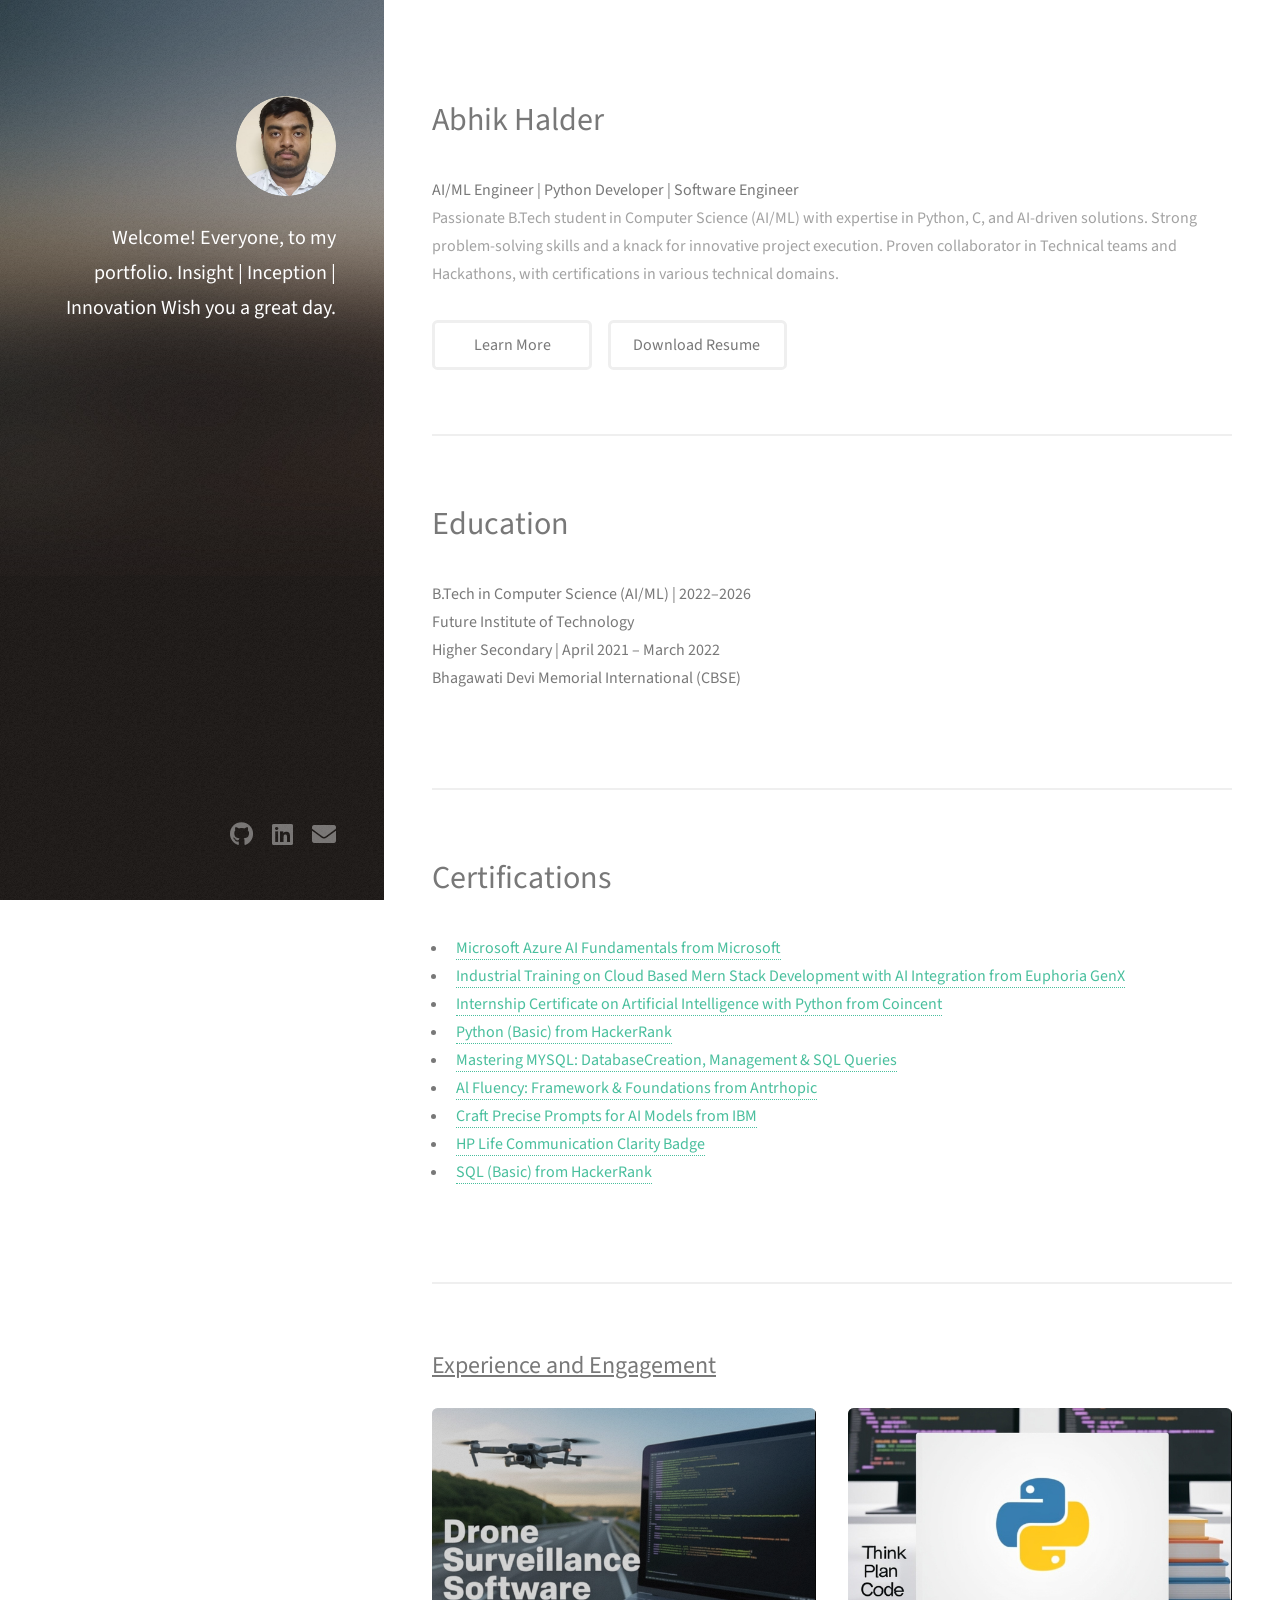
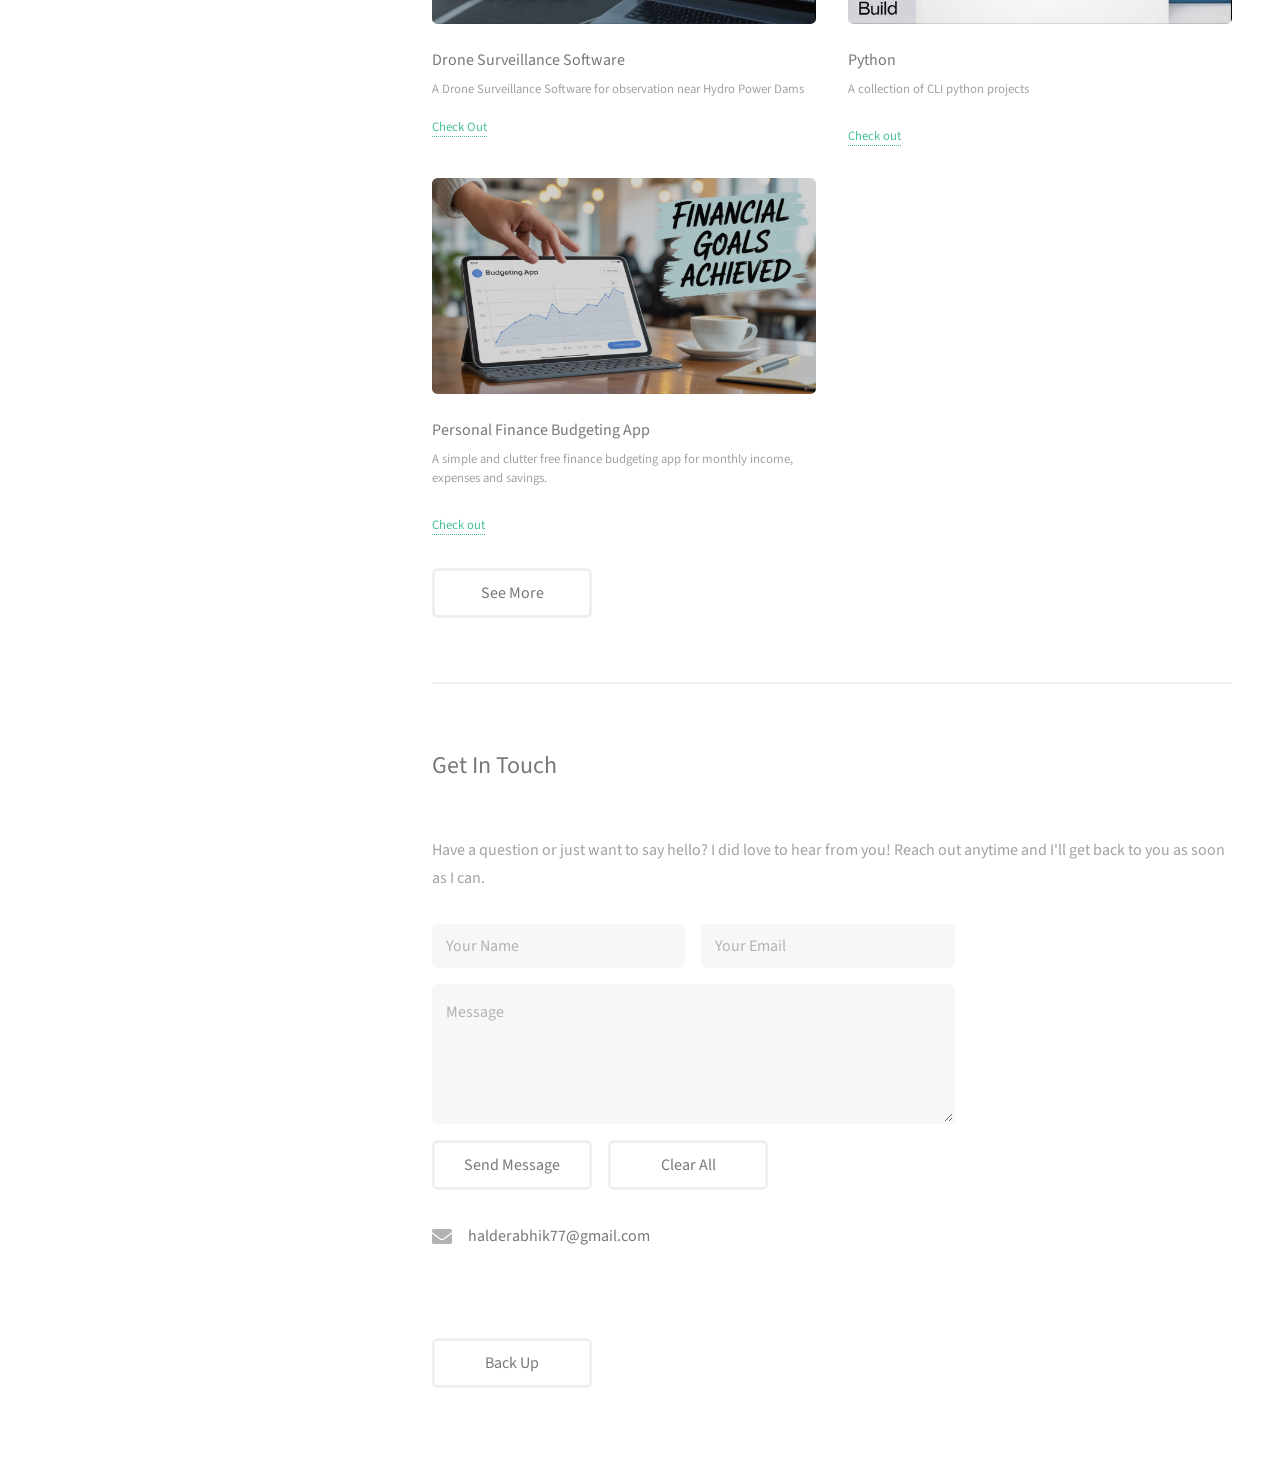
==== index.html @ da7c4783 "Update index.html" ====
<!DOCTYPE HTML>

<html>
	<head>
		<title>abyy05.in</title>
		<meta charset="utf-8" />
		<meta name="viewport" content="width=device-width, initial-scale=1, user-scalable=no" />
		<link rel="stylesheet" href="assets/css/main.css" />
	</head>
	<body class="is-preload">

		<!-- Header -->
			<header id="header">
				<div class="inner">
					<a href="https://www.linkedin.com/in/abhik-halder-1347852a8/" class="image avatar"><img src="images/myface.png" alt="" /></a>
					<h1><strong>Welcome! Everyone, to my portfolio. <br> Insight  | Inception  |  Innovation <br>
					Wish you a great day.<br></strong>
					</h1>
				</div>
			</header>

		<!-- Main -->
			<div id="main">

				<!-- One -->
					<section id="one">
						<header class="major">
							<h2>Abhik Halder</h2>
						</header>
						<p><b>AI/ML Engineer | Python Developer | Software Engineer</b><br>
						Passionate B.Tech student in Computer Science (AI/ML) with expertise in Python, C, and AI-driven solutions. Strong problem-solving skills and a knack for innovative project execution. Proven collaborator in Technical teams and Hackathons, with certifications in various technical domains.</p>
						<ul class="actions">
							<li><a href="https://www.linkedin.com/in/abhik-halder-1347852a8/" class="button">Learn More</a></li>
							<li><a href="https://drive.google.com/file/d/1QiD8IiRqMt9LRXHHOZMXnWHWTObZVmUZ/view?usp=sharing" class="button icon solid ">Download Resume</a></li>
						</ul>
					</section>

				<!--Four-->
				<section id="four">
						<header class="major">
							<h2>Education</h2>
						</header>
						<p><b>B.Tech in Computer Science (AI/ML) | 2022–2026 </br>
						 Future Institute of Technology
						</br>Higher Secondary | April 2021 – March 2022</br>
						Bhagawati Devi Memorial International (CBSE)</b></p>
						<ul class="actions">
						</ul>
					</section>
				
				<!--Four-->

				<section id="five">
						<header class="major">
							<h2>Certifications</h2>
						</header>
						<p>
						<ul>	
						<b><li><a href = "https://drive.google.com/file/d/11YPiwXnE_DT7p3sHIbgr8gGmAceK_GzH/view?usp=sharing">Microsoft Azure AI Fundamentals from Microsoft</a></li>
						<li><a href = "https://drive.google.com/file/d/13wBHBuka-SlMbum_jcncRzqbwKlCDODL/view?usp=sharing">Industrial Training on Cloud Based Mern Stack Development with AI Integration from Euphoria GenX </a></li>
						<li><a href = "https://drive.google.com/file/d/1-WLE4BtVqUFL7pDMUMwJqWzKzWDlMc92/view?usp=sharing">Internship Certificate on Artificial Intelligence with Python from Coincent </a><br></li>
					    <li><a href="https://www.hackerrank.com/certificates/iframe/4308f22ac1a1">Python (Basic) from HackerRank</a></li>
					    <li><a href="https://www.udemy.com/certificate/UC-994b42a2-aaec-4e57-af0e-565d895d9b86/">Mastering MYSQL: DatabaseCreation, Management & SQL Queries</a></li>
						<li><a href="https://verify.skilljar.com/c/yjnhbo9tf3as">Al Fluency: Framework & Foundations from Antrhopic</a></li>
						<li><a href="https://www.credly.com/badges/b4f1f6fa-2e88-4451-9c02-a6dca89f1d3a/public_url">Craft Precise Prompts for AI Models from IBM</a></li>
						<li><a href="https://www.life-global.org/en/badges/288988e3-4903-40bf-8a6e-d7a34ba1ef66">HP Life Communication Clarity Badge</a></li>
						 <li><a href="https://www.hackerrank.com/certificates/iframe/6dacec52f5b1">SQL (Basic) from HackerRank</a></li>
						
							
							
					    </ul>
					    </b>
					    
					    </p>
						<ul class="actions">
						</ul>
					</section>

				<!-- Two -->
					<section id="two">
						<h2><u><b>Experience and Engagement</b></u></h2>
						<div class="row">
							<article class="col-6 col-12-xsmall work-item">
								<a href="https://youtu.be/4yG_SWpVrkI" class="image fit thumb"><img src="images/thumbs/07.jpg" alt="" /></a>
								<h3 >Drone Surveillance Software</h3>
								<p>A Drone Surveillance Software for observation near Hydro Power Dams <br><br></p>
								<p><a href="https://github.com/abyy05/object_face_tracking">Check Out</a></p>
							
							</article>

							<article class="col-6 col-12-xsmall work-item">
								<div  class="image static-thumb fit"><img src="images/thumbs/08.jpg" alt="" /></div>
								<h3>Python</h3>
								<p>A collection of CLI python projects</p><br></p>
								<p><a href="https://github.com/abyy05/cool-python">Check out</a></p>
								
							</article>

							
							<article class="col-6 col-12-xsmall work-item">
								<a href="https://youtu.be/rve2420ouE0" class="image fit thumb"><img src="images/thumbs/09.jpg" alt="" /></a>
								<h3>Personal Finance Budgeting App</h3>
								<p>A simple and clutter free finance budgeting app for monthly income, expenses and savings.</p><br>
								<p><a href="https://github.com/abyy05/Budget_app">Check out</a></p>
							</article>
							<!--
							<article class="col-6 col-12-xsmall work-item">
								<a href="images/fulls/04.jpg" class="image fit thumb"><img src="images/thumbs/04.jpg" alt="" /></a>
								<h3>Quam neque phasellus</h3>
								<p>Lorem ipsum dolor sit amet nisl sed nullam feugiat.</p>
							</article>
							<article class="col-6 col-12-xsmall work-item">
								<a href="images/fulls/05.jpg" class="image fit thumb"><img src="images/thumbs/05.jpg" alt="" /></a>
								<h3>Python</h3>
								<p>Lorem ipsum dolor sit.<br>
								
							</article>
							<article class="col-6 col-12-xsmall work-item">
								<a href="images/fulls/06.jpg" class="image fit thumb"><img src="images/thumbs/06.jpg" alt="" /></a>
								<h3>Risus ornare lacinia</h3>
								<p>Lorem ipsum dolor sit amet nisl sed nullam feugiat.</p>
							</article>
							-->
						</div>
						<ul class="actions">
							<li><a href="https://github.com/abyy05" class="button">See More</a></li>
						</ul>
					</section>

				<!-- Three -->
					<section id="three">
						<h2>Get In Touch</h2>
						<p><br>
                        Have a question or just want to say hello? I did love to hear from you! 
                        Reach out anytime and I'll get back to you as soon as I can.</p>
						<div class="row">
							
							<div class="col-8 col-12-small">
								<ul class="labeled-icons">
									<form id="contact-form" action="https://formspree.io/f/xyzdepye">
										<div class="row gtr-uniform gtr-50">
											<div class="col-6 col-12-xsmall"><input type="text" name="name" id="name" placeholder="Your Name" required /></div>
											<div class="col-6 col-12-xsmall"><input type="email" name="email" id="email" placeholder="Your Email" required /></div>
											<div class="col-12"><textarea name="message" id="message" placeholder="Message" rows="4" required></textarea></div>
											<div class="actions"><input type="submit" id="submit-btn" value="Send Message"></div>
											<div class="actions"><input type="reset" value="Clear All"></div>
										</div>
									</form>
									<script>
										document.getElementById('contact-form').addEventListener('submit', function(e) {
											e.preventDefault();
											var form = this;
											var btn = document.getElementById('submit-btn');
											btn.value = 'Sending…';
											btn.disabled = true;
											fetch(form.action, {
												method: 'POST',
												body: new FormData(form),
												headers: { 'Accept': 'application/json' }
											})
											.then(function(response) {
												if (response.ok) {
													form.reset();
												}
											})
											.finally(function() {
												btn.value = 'Send Message';
												btn.disabled = false;
											});
										});
									</script>

									<li>
										<h3 class="icon solid fa-envelope"><span class="label">Email</span></h3>
										<p><b>halderabhik77@gmail.com</b></p>
										
									</li>
									<br><br>
									<div>
									<ul class="actions">
										<li><a href="#one" class="button">Back Up</a></li>
									</ul>
									</div>
								</ul>
							</div>
						</div>
					</section>



		<!-- Footer -->
			<footer id="footer">
				<div class="inner">
					<ul class="icons">
						<li><a href="https://github.com/abyy05" class="icon brands fa-github"><span class="label">Github</span></a></li>
						<li><a href="https://www.linkedin.com/in/abhik-halder-1347852a8/" class="icon brands fa-linkedin"><span class="label">Linkdin</span></a></li>
						<li><a href="#three" class="icon solid fa-envelope"><span class="label">Email</span></a></li>
					</ul>

				</div>
			</footer>

		<!-- Scripts -->
			<script src="assets/js/jquery.min.js"></script>
			<script src="assets/js/jquery.poptrox.min.js"></script>
			<script src="assets/js/browser.min.js"></script>
			<script src="assets/js/breakpoints.min.js"></script>
			<script src="assets/js/util.js"></script>
			<script src="assets/js/main.js"></script>

	</body>
</html>
---- assets/css/main.css ----
@import url("fontawesome-all.min.css");
@import url("https://fonts.googleapis.com/css?family=Source+Sans+Pro:400,400italic");

/*
	Strata by HTML5 UP
	html5up.net | @ajlkn
	Free for personal and commercial use under the CCA 3.0 license (html5up.net/license)
*/

html, body, div, span, applet, object,
iframe, h1, h2, h3, h4, h5, h6, p, blockquote,
pre, a, abbr, acronym, address, big, cite,
code, del, dfn, em, img, ins, kbd, q, s, samp,
small, strike, strong, sub, sup, tt, var, b,
u, i, center, dl, dt, dd, ol, ul, li, fieldset,
form, label, legend, table, caption, tbody,
tfoot, thead, tr, th, td, article, aside,
canvas, details, embed, figure, figcaption,
footer, header, hgroup, menu, nav, output, ruby,
section, summary, time, mark, audio, video {
	margin: 0;
	padding: 0;
	border: 0;
	font-size: 100%;
	font: inherit;
	vertical-align: baseline;}

article, aside, details, figcaption, figure,
footer, header, hgroup, menu, nav, section {
	display: block;}

body {
	line-height: 1;
}

ol, ul {
	list-style: none;
}

blockquote, q {
	quotes: none;
}

	blockquote:before, blockquote:after, q:before, q:after {
		content: '';
		content: none;
	}

table {
	border-collapse: collapse;
	border-spacing: 0;
}

body {
	-webkit-text-size-adjust: none;
}

mark {
	background-color: transparent;
	color: inherit;
}

input::-moz-focus-inner {
	border: 0;
	padding: 0;
}

input, select, textarea {
	-moz-appearance: none;
	-webkit-appearance: none;
	-ms-appearance: none;
	appearance: none;
}

/* Basic */

	html {
		box-sizing: border-box;
	}

	*, *:before, *:after {
		box-sizing: inherit;
	}

	body {
		background: #fff;
	}

		body.is-preload *, body.is-preload *:before, body.is-preload *:after {
			-moz-animation: none !important;
			-webkit-animation: none !important;
			-ms-animation: none !important;
			animation: none !important;
			-moz-transition: none !important;
			-webkit-transition: none !important;
			-ms-transition: none !important;
			transition: none !important;
		}

	body, input, select, textarea {
		color: #a2a2a2;
		font-family: "Source Sans Pro", Helvetica, sans-serif;
		font-size: 16pt;
		font-weight: 400;
		line-height: 1.75em;
	}

	a {
		-moz-transition: color 0.2s ease-in-out, border-color 0.2s ease-in-out;
		-webkit-transition: color 0.2s ease-in-out, border-color 0.2s ease-in-out;
		-ms-transition: color 0.2s ease-in-out, border-color 0.2s ease-in-out;
		transition: color 0.2s ease-in-out, border-color 0.2s ease-in-out;
		border-bottom: dotted 1px;
		color: #49bf9d;
		text-decoration: none;
	}

		a:hover {
			border-bottom-color: transparent;
			color: #49bf9d !important;
			text-decoration: none;
		}

	strong, b {
		color: #787878;
		font-weight: 400;
	}

	em, i {
		font-style: italic;
	}

	p {
		margin: 0 0 2em 0;
	}

	h1, h2, h3, h4, h5, h6 {
		color: #787878;
		font-weight: 400;
		line-height: 1em;
		margin: 0 0 1em 0;
	}

		h1 a, h2 a, h3 a, h4 a, h5 a, h6 a {
			color: inherit;
			text-decoration: none;
		}

	h1 {
		font-size: 2em;
		line-height: 1.5em;
	}

	h2 {
		font-size: 1.5em;
		line-height: 1.5em;
	}

	h3 {
		font-size: 1.25em;
		line-height: 1.5em;
	}

	h4 {
		font-size: 1.1em;
		line-height: 1.5em;
	}

	h5 {
		font-size: 0.9em;
		line-height: 1.5em;
	}

	h6 {
		font-size: 0.7em;
		line-height: 1.5em;
	}

	sub {
		font-size: 0.8em;
		position: relative;
		top: 0.5em;
	}

	sup {
		font-size: 0.8em;
		position: relative;
		top: -0.5em;
	}

	hr {
		border: 0;
		border-bottom: solid 2px #efefef;
		margin: 2em 0;
	}

		hr.major {
			margin: 3em 0;
		}

	blockquote {
		border-left: solid 6px #efefef;
		font-style: italic;
		margin: 0 0 2em 0;
		padding: 0.5em 0 0.5em 1.5em;
	}

	code {
		background: #f7f7f7;
		border-radius: 0.35em;
		border: solid 2px #efefef;
		font-family: "Courier New", monospace;
		font-size: 0.9em;
		margin: 0 0.25em;
		padding: 0.25em 0.65em;
	}

	pre {
		-webkit-overflow-scrolling: touch;
		font-family: "Courier New", monospace;
		font-size: 0.9em;
		margin: 0 0 2em 0;
	}

		pre code {
			display: block;
			line-height: 1.75em;
			padding: 1em 1.5em;
			overflow-x: auto;
		}

	.align-left {
		text-align: left;
	}

	.align-center {
		text-align: center;
	}

	.align-right {
		text-align: right;
	}

/* Container */

	.container {
		margin: 0 auto;
		max-width: calc(100% - 4em);
		width: 100%;
	}

		.container.xsmall {
			width: 25%;
		}

		.container.small {
			width: 50%;
		}

		.container.medium {
			width: 75%;
		}

		.container.large {
			width: 125%;
		}

		.container.xlarge {
			width: 150%;
		}

		.container.max {
			width: 100%;
		}

		@media screen and (max-width: 980px) {

			.container {
				width: 100% !important;
				max-width: 100% !important;
			}

		}

		@media screen and (max-width: 480px) {

			.container {
				max-width: calc(100% - 3em);
			}

		}

/* Row */

	.row {
		display: flex;
		flex-wrap: wrap;
		box-sizing: border-box;
		align-items: stretch;
	}

		.row > * {
			box-sizing: border-box;
		}

		.row.gtr-uniform > * > :last-child {
			margin-bottom: 0;
		}

		.row.aln-left {
			justify-content: flex-start;
		}

		.row.aln-center {
			justify-content: center;
		}

		.row.aln-right {
			justify-content: flex-end;
		}

		.row.aln-top {
			align-items: flex-start;
		}

		.row.aln-middle {
			align-items: center;
		}

		.row.aln-bottom {
			align-items: flex-end;
		}

		.row > .imp {
			order: -1;
		}

		.row > .col-1 {
			width: 8.33333%;
		}

		.row > .off-1 {
			margin-left: 8.33333%;
		}

		.row > .col-2 {
			width: 16.66667%;
		}

		.row > .off-2 {
			margin-left: 16.66667%;
		}

		.row > .col-3 {
			width: 25%;
		}

		.row > .off-3 {
			margin-left: 25%;
		}

		.row > .col-4 {
			width: 33.33333%;
		}

		.row > .off-4 {
			margin-left: 33.33333%;
		}

		.row > .col-5 {
			width: 41.66667%;
		}

		.row > .off-5 {
			margin-left: 41.66667%;
		}

		.row > .col-6 {
			width: 50%;
		}

		.row > .off-6 {
			margin-left: 50%;
		}

		.row > .col-7 {
			width: 58.33333%;
		}

		.row > .off-7 {
			margin-left: 58.33333%;
		}

		.row > .col-8 {
			width: 66.66667%;
		}

		.row > .off-8 {
			margin-left: 66.66667%;
		}

		.row > .col-9 {
			width: 75%;
		}

		.row > .off-9 {
			margin-left: 75%;
		}

		.row > .col-10 {
			width: 83.33333%;
		}

		.row > .off-10 {
			margin-left: 83.33333%;
		}

		.row > .col-11 {
			width: 91.66667%;
		}

		.row > .off-11 {
			margin-left: 91.66667%;
		}

		.row > .col-12 {
			width: 100%;
		}

		.row > .off-12 {
			margin-left: 100%;
		}

		.row.gtr-0 {
			margin-top: 0;
			margin-left: 0em;
		}

			.row.gtr-0 > * {
				padding: 0 0 0 0em;
			}

			.row.gtr-0.gtr-uniform {
				margin-top: 0em;
			}

				.row.gtr-0.gtr-uniform > * {
					padding-top: 0em;
				}

		.row.gtr-25 {
			margin-top: 0;
			margin-left: -0.625em;
		}

			.row.gtr-25 > * {
				padding: 0 0 0 0.625em;
			}

			.row.gtr-25.gtr-uniform {
				margin-top: -0.625em;
			}

				.row.gtr-25.gtr-uniform > * {
					padding-top: 0.625em;
				}

		.row.gtr-50 {
			margin-top: 0;
			margin-left: -1.25em;
		}

			.row.gtr-50 > * {
				padding: 0 0 0 1.25em;
			}

			.row.gtr-50.gtr-uniform {
				margin-top: -1.25em;
			}

				.row.gtr-50.gtr-uniform > * {
					padding-top: 1.25em;
				}

		.row {
			margin-top: 0;
			margin-left: -2.5em;
		}

			.row > * {
				padding: 0 0 0 2.5em;
			}

			.row.gtr-uniform {
				margin-top: -2.5em;
			}

				.row.gtr-uniform > * {
					padding-top: 2.5em;
				}

		.row.gtr-150 {
			margin-top: 0;
			margin-left: -3.75em;
		}

			.row.gtr-150 > * {
				padding: 0 0 0 3.75em;
			}

			.row.gtr-150.gtr-uniform {
				margin-top: -3.75em;
			}

				.row.gtr-150.gtr-uniform > * {
					padding-top: 3.75em;
				}

		.row.gtr-200 {
			margin-top: 0;
			margin-left: -5em;
		}

			.row.gtr-200 > * {
				padding: 0 0 0 5em;
			}

			.row.gtr-200.gtr-uniform {
				margin-top: -5em;
			}

				.row.gtr-200.gtr-uniform > * {
					padding-top: 5em;
				}

		@media screen and (max-width: 1800px) {

			.row {
				display: flex;
				flex-wrap: wrap;
				box-sizing: border-box;
				align-items: stretch;
			}

				.row > * {
					box-sizing: border-box;
				}

				.row.gtr-uniform > * > :last-child {
					margin-bottom: 0;
				}

				.row.aln-left {
					justify-content: flex-start;
				}

				.row.aln-center {
					justify-content: center;
				}

				.row.aln-right {
					justify-content: flex-end;
				}

				.row.aln-top {
					align-items: flex-start;
				}

				.row.aln-middle {
					align-items: center;
				}

				.row.aln-bottom {
					align-items: flex-end;
				}

				.row > .imp-xlarge {
					order: -1;
				}

				.row > .col-1-xlarge {
					width: 8.33333%;
				}

				.row > .off-1-xlarge {
					margin-left: 8.33333%;
				}

				.row > .col-2-xlarge {
					width: 16.66667%;
				}

				.row > .off-2-xlarge {
					margin-left: 16.66667%;
				}

				.row > .col-3-xlarge {
					width: 25%;
				}

				.row > .off-3-xlarge {
					margin-left: 25%;
				}

				.row > .col-4-xlarge {
					width: 33.33333%;
				}

				.row > .off-4-xlarge {
					margin-left: 33.33333%;
				}

				.row > .col-5-xlarge {
					width: 41.66667%;
				}

				.row > .off-5-xlarge {
					margin-left: 41.66667%;
				}

				.row > .col-6-xlarge {
					width: 50%;
				}

				.row > .off-6-xlarge {
					margin-left: 50%;
				}

				.row > .col-7-xlarge {
					width: 58.33333%;
				}

				.row > .off-7-xlarge {
					margin-left: 58.33333%;
				}

				.row > .col-8-xlarge {
					width: 66.66667%;
				}

				.row > .off-8-xlarge {
					margin-left: 66.66667%;
				}

				.row > .col-9-xlarge {
					width: 75%;
				}

				.row > .off-9-xlarge {
					margin-left: 75%;
				}

				.row > .col-10-xlarge {
					width: 83.33333%;
				}

				.row > .off-10-xlarge {
					margin-left: 83.33333%;
				}

				.row > .col-11-xlarge {
					width: 91.66667%;
				}

				.row > .off-11-xlarge {
					margin-left: 91.66667%;
				}

				.row > .col-12-xlarge {
					width: 100%;
				}

				.row > .off-12-xlarge {
					margin-left: 100%;
				}

				.row.gtr-0 {
					margin-top: 0;
					margin-left: 0em;
				}

					.row.gtr-0 > * {
						padding: 0 0 0 0em;
					}

					.row.gtr-0.gtr-uniform {
						margin-top: 0em;
					}

						.row.gtr-0.gtr-uniform > * {
							padding-top: 0em;
						}

				.row.gtr-25 {
					margin-top: 0;
					margin-left: -0.625em;
				}

					.row.gtr-25 > * {
						padding: 0 0 0 0.625em;
					}

					.row.gtr-25.gtr-uniform {
						margin-top: -0.625em;
					}

						.row.gtr-25.gtr-uniform > * {
							padding-top: 0.625em;
						}

				.row.gtr-50 {
					margin-top: 0;
					margin-left: -1.25em;
				}

					.row.gtr-50 > * {
						padding: 0 0 0 1.25em;
					}

					.row.gtr-50.gtr-uniform {
						margin-top: -1.25em;
					}

						.row.gtr-50.gtr-uniform > * {
							padding-top: 1.25em;
						}

				.row {
					margin-top: 0;
					margin-left: -2.5em;
				}

					.row > * {
						padding: 0 0 0 2.5em;
					}

					.row.gtr-uniform {
						margin-top: -2.5em;
					}

						.row.gtr-uniform > * {
							padding-top: 2.5em;
						}

				.row.gtr-150 {
					margin-top: 0;
					margin-left: -3.75em;
				}

					.row.gtr-150 > * {
						padding: 0 0 0 3.75em;
					}

					.row.gtr-150.gtr-uniform {
						margin-top: -3.75em;
					}

						.row.gtr-150.gtr-uniform > * {
							padding-top: 3.75em;
						}

				.row.gtr-200 {
					margin-top: 0;
					margin-left: -5em;
				}

					.row.gtr-200 > * {
						padding: 0 0 0 5em;
					}

					.row.gtr-200.gtr-uniform {
						margin-top: -5em;
					}

						.row.gtr-200.gtr-uniform > * {
							padding-top: 5em;
						}

		}

		@media screen and (max-width: 1280px) {

			.row {
				display: flex;
				flex-wrap: wrap;
				box-sizing: border-box;
				align-items: stretch;
			}

				.row > * {
					box-sizing: border-box;
				}

				.row.gtr-uniform > * > :last-child {
					margin-bottom: 0;
				}

				.row.aln-left {
					justify-content: flex-start;
				}

				.row.aln-center {
					justify-content: center;
				}

				.row.aln-right {
					justify-content: flex-end;
				}

				.row.aln-top {
					align-items: flex-start;
				}

				.row.aln-middle {
					align-items: center;
				}

				.row.aln-bottom {
					align-items: flex-end;
				}

				.row > .imp-large {
					order: -1;
				}

				.row > .col-1-large {
					width: 8.33333%;
				}

				.row > .off-1-large {
					margin-left: 8.33333%;
				}

				.row > .col-2-large {
					width: 16.66667%;
				}

				.row > .off-2-large {
					margin-left: 16.66667%;
				}

				.row > .col-3-large {
					width: 25%;
				}

				.row > .off-3-large {
					margin-left: 25%;
				}

				.row > .col-4-large {
					width: 33.33333%;
				}

				.row > .off-4-large {
					margin-left: 33.33333%;
				}

				.row > .col-5-large {
					width: 41.66667%;
				}

				.row > .off-5-large {
					margin-left: 41.66667%;
				}

				.row > .col-6-large {
					width: 50%;
				}

				.row > .off-6-large {
					margin-left: 50%;
				}

				.row > .col-7-large {
					width: 58.33333%;
				}

				.row > .off-7-large {
					margin-left: 58.33333%;
				}

				.row > .col-8-large {
					width: 66.66667%;
				}

				.row > .off-8-large {
					margin-left: 66.66667%;
				}

				.row > .col-9-large {
					width: 75%;
				}

				.row > .off-9-large {
					margin-left: 75%;
				}

				.row > .col-10-large {
					width: 83.33333%;
				}

				.row > .off-10-large {
					margin-left: 83.33333%;
				}

				.row > .col-11-large {
					width: 91.66667%;
				}

				.row > .off-11-large {
					margin-left: 91.66667%;
				}

				.row > .col-12-large {
					width: 100%;
				}

				.row > .off-12-large {
					margin-left: 100%;
				}

				.row.gtr-0 {
					margin-top: 0;
					margin-left: 0em;
				}

					.row.gtr-0 > * {
						padding: 0 0 0 0em;
					}

					.row.gtr-0.gtr-uniform {
						margin-top: 0em;
					}

						.row.gtr-0.gtr-uniform > * {
							padding-top: 0em;
						}

				.row.gtr-25 {
					margin-top: 0;
					margin-left: -0.5em;
				}

					.row.gtr-25 > * {
						padding: 0 0 0 0.5em;
					}

					.row.gtr-25.gtr-uniform {
						margin-top: -0.5em;
					}

						.row.gtr-25.gtr-uniform > * {
							padding-top: 0.5em;
						}

				.row.gtr-50 {
					margin-top: 0;
					margin-left: -1em;
				}

					.row.gtr-50 > * {
						padding: 0 0 0 1em;
					}

					.row.gtr-50.gtr-uniform {
						margin-top: -1em;
					}

						.row.gtr-50.gtr-uniform > * {
							padding-top: 1em;
						}

				.row {
					margin-top: 0;
					margin-left: -2em;
				}

					.row > * {
						padding: 0 0 0 2em;
					}

					.row.gtr-uniform {
						margin-top: -2em;
					}

						.row.gtr-uniform > * {
							padding-top: 2em;
						}

				.row.gtr-150 {
					margin-top: 0;
					margin-left: -3em;
				}

					.row.gtr-150 > * {
						padding: 0 0 0 3em;
					}

					.row.gtr-150.gtr-uniform {
						margin-top: -3em;
					}

						.row.gtr-150.gtr-uniform > * {
							padding-top: 3em;
						}

				.row.gtr-200 {
					margin-top: 0;
					margin-left: -4em;
				}

					.row.gtr-200 > * {
						padding: 0 0 0 4em;
					}

					.row.gtr-200.gtr-uniform {
						margin-top: -4em;
					}

						.row.gtr-200.gtr-uniform > * {
							padding-top: 4em;
						}

		}

		@media screen and (max-width: 980px) {

			.row {
				display: flex;
				flex-wrap: wrap;
				box-sizing: border-box;
				align-items: stretch;
			}

				.row > * {
					box-sizing: border-box;
				}

				.row.gtr-uniform > * > :last-child {
					margin-bottom: 0;
				}

				.row.aln-left {
					justify-content: flex-start;
				}

				.row.aln-center {
					justify-content: center;
				}

				.row.aln-right {
					justify-content: flex-end;
				}

				.row.aln-top {
					align-items: flex-start;
				}

				.row.aln-middle {
					align-items: center;
				}

				.row.aln-bottom {
					align-items: flex-end;
				}

				.row > .imp-medium {
					order: -1;
				}

				.row > .col-1-medium {
					width: 8.33333%;
				}

				.row > .off-1-medium {
					margin-left: 8.33333%;
				}

				.row > .col-2-medium {
					width: 16.66667%;
				}

				.row > .off-2-medium {
					margin-left: 16.66667%;
				}

				.row > .col-3-medium {
					width: 25%;
				}

				.row > .off-3-medium {
					margin-left: 25%;
				}

				.row > .col-4-medium {
					width: 33.33333%;
				}

				.row > .off-4-medium {
					margin-left: 33.33333%;
				}

				.row > .col-5-medium {
					width: 41.66667%;
				}

				.row > .off-5-medium {
					margin-left: 41.66667%;
				}

				.row > .col-6-medium {
					width: 50%;
				}

				.row > .off-6-medium {
					margin-left: 50%;
				}

				.row > .col-7-medium {
					width: 58.33333%;
				}

				.row > .off-7-medium {
					margin-left: 58.33333%;
				}

				.row > .col-8-medium {
					width: 66.66667%;
				}

				.row > .off-8-medium {
					margin-left: 66.66667%;
				}

				.row > .col-9-medium {
					width: 75%;
				}

				.row > .off-9-medium {
					margin-left: 75%;
				}

				.row > .col-10-medium {
					width: 83.33333%;
				}

				.row > .off-10-medium {
					margin-left: 83.33333%;
				}

				.row > .col-11-medium {
					width: 91.66667%;
				}

				.row > .off-11-medium {
					margin-left: 91.66667%;
				}

				.row > .col-12-medium {
					width: 100%;
				}

				.row > .off-12-medium {
					margin-left: 100%;
				}

				.row.gtr-0 {
					margin-top: 0;
					margin-left: 0em;
				}

					.row.gtr-0 > * {
						padding: 0 0 0 0em;
					}

					.row.gtr-0.gtr-uniform {
						margin-top: 0em;
					}

						.row.gtr-0.gtr-uniform > * {
							padding-top: 0em;
						}

				.row.gtr-25 {
					margin-top: 0;
					margin-left: -0.5em;
				}

					.row.gtr-25 > * {
						padding: 0 0 0 0.5em;
					}

					.row.gtr-25.gtr-uniform {
						margin-top: -0.5em;
					}

						.row.gtr-25.gtr-uniform > * {
							padding-top: 0.5em;
						}

				.row.gtr-50 {
					margin-top: 0;
					margin-left: -1em;
				}

					.row.gtr-50 > * {
						padding: 0 0 0 1em;
					}

					.row.gtr-50.gtr-uniform {
						margin-top: -1em;
					}

						.row.gtr-50.gtr-uniform > * {
							padding-top: 1em;
						}

				.row {
					margin-top: 0;
					margin-left: -2em;
				}

					.row > * {
						padding: 0 0 0 2em;
					}

					.row.gtr-uniform {
						margin-top: -2em;
					}

						.row.gtr-uniform > * {
							padding-top: 2em;
						}

				.row.gtr-150 {
					margin-top: 0;
					margin-left: -3em;
				}

					.row.gtr-150 > * {
						padding: 0 0 0 3em;
					}

					.row.gtr-150.gtr-uniform {
						margin-top: -3em;
					}

						.row.gtr-150.gtr-uniform > * {
							padding-top: 3em;
						}

				.row.gtr-200 {
					margin-top: 0;
					margin-left: -4em;
				}

					.row.gtr-200 > * {
						padding: 0 0 0 4em;
					}

					.row.gtr-200.gtr-uniform {
						margin-top: -4em;
					}

						.row.gtr-200.gtr-uniform > * {
							padding-top: 4em;
						}

		}

		@media screen and (max-width: 736px) {

			.row {
				display: flex;
				flex-wrap: wrap;
				box-sizing: border-box;
				align-items: stretch;
			}

				.row > * {
					box-sizing: border-box;
				}

				.row.gtr-uniform > * > :last-child {
					margin-bottom: 0;
				}

				.row.aln-left {
					justify-content: flex-start;
				}

				.row.aln-center {
					justify-content: center;
				}

				.row.aln-right {
					justify-content: flex-end;
				}

				.row.aln-top {
					align-items: flex-start;
				}

				.row.aln-middle {
					align-items: center;
				}

				.row.aln-bottom {
					align-items: flex-end;
				}

				.row > .imp-small {
					order: -1;
				}

				.row > .col-1-small {
					width: 8.33333%;
				}

				.row > .off-1-small {
					margin-left: 8.33333%;
				}

				.row > .col-2-small {
					width: 16.66667%;
				}

				.row > .off-2-small {
					margin-left: 16.66667%;
				}

				.row > .col-3-small {
					width: 25%;
				}

				.row > .off-3-small {
					margin-left: 25%;
				}

				.row > .col-4-small {
					width: 33.33333%;
				}

				.row > .off-4-small {
					margin-left: 33.33333%;
				}

				.row > .col-5-small {
					width: 41.66667%;
				}

				.row > .off-5-small {
					margin-left: 41.66667%;
				}

				.row > .col-6-small {
					width: 50%;
				}

				.row > .off-6-small {
					margin-left: 50%;
				}

				.row > .col-7-small {
					width: 58.33333%;
				}

				.row > .off-7-small {
					margin-left: 58.33333%;
				}

				.row > .col-8-small {
					width: 66.66667%;
				}

				.row > .off-8-small {
					margin-left: 66.66667%;
				}

				.row > .col-9-small {
					width: 75%;
				}

				.row > .off-9-small {
					margin-left: 75%;
				}

				.row > .col-10-small {
					width: 83.33333%;
				}

				.row > .off-10-small {
					margin-left: 83.33333%;
				}

				.row > .col-11-small {
					width: 91.66667%;
				}

				.row > .off-11-small {
					margin-left: 91.66667%;
				}

				.row > .col-12-small {
					width: 100%;
				}

				.row > .off-12-small {
					margin-left: 100%;
				}

				.row.gtr-0 {
					margin-top: 0;
					margin-left: 0em;
				}

					.row.gtr-0 > * {
						padding: 0 0 0 0em;
					}

					.row.gtr-0.gtr-uniform {
						margin-top: 0em;
					}

						.row.gtr-0.gtr-uniform > * {
							padding-top: 0em;
						}

				.row.gtr-25 {
					margin-top: 0;
					margin-left: -0.375em;
				}

					.row.gtr-25 > * {
						padding: 0 0 0 0.375em;
					}

					.row.gtr-25.gtr-uniform {
						margin-top: -0.375em;
					}

						.row.gtr-25.gtr-uniform > * {
							padding-top: 0.375em;
						}

				.row.gtr-50 {
					margin-top: 0;
					margin-left: -0.75em;
				}

					.row.gtr-50 > * {
						padding: 0 0 0 0.75em;
					}

					.row.gtr-50.gtr-uniform {
						margin-top: -0.75em;
					}

						.row.gtr-50.gtr-uniform > * {
							padding-top: 0.75em;
						}

				.row {
					margin-top: 0;
					margin-left: -1.5em;
				}

					.row > * {
						padding: 0 0 0 1.5em;
					}

					.row.gtr-uniform {
						margin-top: -1.5em;
					}

						.row.gtr-uniform > * {
							padding-top: 1.5em;
						}

				.row.gtr-150 {
					margin-top: 0;
					margin-left: -2.25em;
				}

					.row.gtr-150 > * {
						padding: 0 0 0 2.25em;
					}

					.row.gtr-150.gtr-uniform {
						margin-top: -2.25em;
					}

						.row.gtr-150.gtr-uniform > * {
							padding-top: 2.25em;
						}

				.row.gtr-200 {
					margin-top: 0;
					margin-left: -3em;
				}

					.row.gtr-200 > * {
						padding: 0 0 0 3em;
					}

					.row.gtr-200.gtr-uniform {
						margin-top: -3em;
					}

						.row.gtr-200.gtr-uniform > * {
							padding-top: 3em;
						}

		}

		@media screen and (max-width: 480px) {

			.row {
				display: flex;
				flex-wrap: wrap;
				box-sizing: border-box;
				align-items: stretch;
			}

				.row > * {
					box-sizing: border-box;
				}

				.row.gtr-uniform > * > :last-child {
					margin-bottom: 0;
				}

				.row.aln-left {
					justify-content: flex-start;
				}

				.row.aln-center {
					justify-content: center;
				}

				.row.aln-right {
					justify-content: flex-end;
				}

				.row.aln-top {
					align-items: flex-start;
				}

				.row.aln-middle {
					align-items: center;
				}

				.row.aln-bottom {
					align-items: flex-end;
				}

				.row > .imp-xsmall {
					order: -1;
				}

				.row > .col-1-xsmall {
					width: 8.33333%;
				}

				.row > .off-1-xsmall {
					margin-left: 8.33333%;
				}

				.row > .col-2-xsmall {
					width: 16.66667%;
				}

				.row > .off-2-xsmall {
					margin-left: 16.66667%;
				}

				.row > .col-3-xsmall {
					width: 25%;
				}

				.row > .off-3-xsmall {
					margin-left: 25%;
				}

				.row > .col-4-xsmall {
					width: 33.33333%;
				}

				.row > .off-4-xsmall {
					margin-left: 33.33333%;
				}

				.row > .col-5-xsmall {
					width: 41.66667%;
				}

				.row > .off-5-xsmall {
					margin-left: 41.66667%;
				}

				.row > .col-6-xsmall {
					width: 50%;
				}

				.row > .off-6-xsmall {
					margin-left: 50%;
				}

				.row > .col-7-xsmall {
					width: 58.33333%;
				}

				.row > .off-7-xsmall {
					margin-left: 58.33333%;
				}

				.row > .col-8-xsmall {
					width: 66.66667%;
				}

				.row > .off-8-xsmall {
					margin-left: 66.66667%;
				}

				.row > .col-9-xsmall {
					width: 75%;
				}

				.row > .off-9-xsmall {
					margin-left: 75%;
				}

				.row > .col-10-xsmall {
					width: 83.33333%;
				}

				.row > .off-10-xsmall {
					margin-left: 83.33333%;
				}

				.row > .col-11-xsmall {
					width: 91.66667%;
				}

				.row > .off-11-xsmall {
					margin-left: 91.66667%;
				}

				.row > .col-12-xsmall {
					width: 100%;
				}

				.row > .off-12-xsmall {
					margin-left: 100%;
				}

				.row.gtr-0 {
					margin-top: 0;
					margin-left: 0em;
				}

					.row.gtr-0 > * {
						padding: 0 0 0 0em;
					}

					.row.gtr-0.gtr-uniform {
						margin-top: 0em;
					}

						.row.gtr-0.gtr-uniform > * {
							padding-top: 0em;
						}

				.row.gtr-25 {
					margin-top: 0;
					margin-left: -0.375em;
				}

					.row.gtr-25 > * {
						padding: 0 0 0 0.375em;
					}

					.row.gtr-25.gtr-uniform {
						margin-top: -0.375em;
					}

						.row.gtr-25.gtr-uniform > * {
							padding-top: 0.375em;
						}

				.row.gtr-50 {
					margin-top: 0;
					margin-left: -0.75em;
				}

					.row.gtr-50 > * {
						padding: 0 0 0 0.75em;
					}

					.row.gtr-50.gtr-uniform {
						margin-top: -0.75em;
					}

						.row.gtr-50.gtr-uniform > * {
							padding-top: 0.75em;
						}

				.row {
					margin-top: 0;
					margin-left: -1.5em;
				}

					.row > * {
						padding: 0 0 0 1.5em;
					}

					.row.gtr-uniform {
						margin-top: -1.5em;
					}

						.row.gtr-uniform > * {
							padding-top: 1.5em;
						}

				.row.gtr-150 {
					margin-top: 0;
					margin-left: -2.25em;
				}

					.row.gtr-150 > * {
						padding: 0 0 0 2.25em;
					}

					.row.gtr-150.gtr-uniform {
						margin-top: -2.25em;
					}

						.row.gtr-150.gtr-uniform > * {
							padding-top: 2.25em;
						}

				.row.gtr-200 {
					margin-top: 0;
					margin-left: -3em;
				}

					.row.gtr-200 > * {
						padding: 0 0 0 3em;
					}

					.row.gtr-200.gtr-uniform {
						margin-top: -3em;
					}

						.row.gtr-200.gtr-uniform > * {
							padding-top: 3em;
						}

		}

/* Section/Article */

	section.special, article.special {
		text-align: center;
	}

	header p {
		color: #b2b2b2;
		position: relative;
		margin: 0 0 1.5em 0;
	}

	header h2 + p {
		font-size: 1.25em;
		margin-top: -1em;
		line-height: 1.5em;
	}

	header h3 + p {
		font-size: 1.1em;
		margin-top: -0.8em;
		line-height: 1.5em;
	}

	header h4 + p,
	header h5 + p,
	header h6 + p {
		font-size: 0.9em;
		margin-top: -0.6em;
		line-height: 1.5em;
	}

	header.major h2 {
		font-size: 2em;
	}

/* Form */

	form {
		margin: 0 0 2em 0;
	}

	label {
		color: #787878;
		display: block;
		font-size: 0.9em;
		font-weight: 400;
		margin: 0 0 1em 0;
	}

	input[type="text"],
	input[type="password"],
	input[type="email"],
	select,
	textarea {
		-moz-appearance: none;
		-webkit-appearance: none;
		-ms-appearance: none;
		appearance: none;
		background: #f7f7f7;
		border-radius: 0.35em;
		border: solid 2px transparent;
		color: inherit;
		display: block;
		outline: 0;
		padding: 0 0.75em;
		text-decoration: none;
		width: 100%;
	}

		input[type="text"]:invalid,
		input[type="password"]:invalid,
		input[type="email"]:invalid,
		select:invalid,
		textarea:invalid {
			box-shadow: none;
		}

		input[type="text"]:focus,
		input[type="password"]:focus,
		input[type="email"]:focus,
		select:focus,
		textarea:focus {
			border-color: #49bf9d;
		}

	select {
		background-image: url("data:image/svg+xml;charset=utf8,%3Csvg xmlns='http://www.w3.org/2000/svg' width='40' height='40' preserveAspectRatio='none' viewBox='0 0 40 40'%3E%3Cpath d='M9.4,12.3l10.4,10.4l10.4-10.4c0.2-0.2,0.5-0.4,0.9-0.4c0.3,0,0.6,0.1,0.9,0.4l3.3,3.3c0.2,0.2,0.4,0.5,0.4,0.9 c0,0.4-0.1,0.6-0.4,0.9L20.7,31.9c-0.2,0.2-0.5,0.4-0.9,0.4c-0.3,0-0.6-0.1-0.9-0.4L4.3,17.3c-0.2-0.2-0.4-0.5-0.4-0.9 c0-0.4,0.1-0.6,0.4-0.9l3.3-3.3c0.2-0.2,0.5-0.4,0.9-0.4S9.1,12.1,9.4,12.3z' fill='%23dfdfdf' /%3E%3C/svg%3E");
		background-size: 1.25rem;
		background-repeat: no-repeat;
		background-position: calc(100% - 1rem) center;
		height: 2.75em;
		padding-right: 2.75em;
		text-overflow: ellipsis;
	}

		select option {
			color: #787878;
			background: #fff;
		}

		select:focus::-ms-value {
			background-color: transparent;
		}

		select::-ms-expand {
			display: none;
		}

	input[type="text"],
	input[type="password"],
	input[type="email"],
	select {
		height: 2.75em;
	}

	textarea {
		padding: 0.75em;
	}

	input[type="checkbox"],
	input[type="radio"] {
		-moz-appearance: none;
		-webkit-appearance: none;
		-ms-appearance: none;
		appearance: none;
		display: block;
		float: left;
		margin-right: -2em;
		opacity: 0;
		width: 1em;
		z-index: -1;
	}

		input[type="checkbox"] + label,
		input[type="radio"] + label {
			text-decoration: none;
			color: #a2a2a2;
			cursor: pointer;
			display: inline-block;
			font-size: 1em;
			font-weight: 400;
			padding-left: 2.4em;
			padding-right: 0.75em;
			position: relative;
		}

			input[type="checkbox"] + label:before,
			input[type="radio"] + label:before {
				-moz-osx-font-smoothing: grayscale;
				-webkit-font-smoothing: antialiased;
				display: inline-block;
				font-style: normal;
				font-variant: normal;
				text-rendering: auto;
				line-height: 1;
				text-transform: none !important;
				font-family: 'Font Awesome 5 Free';
				font-weight: 900;
			}

			input[type="checkbox"] + label:before,
			input[type="radio"] + label:before {
				background: #f7f7f7;
				border-radius: 0.35em;
				border: solid 2px transparent;
				content: '';
				display: inline-block;
				font-size: 0.8em;
				height: 2.0625em;
				left: 0;
				line-height: 1.85625em;
				position: absolute;
				text-align: center;
				top: 0;
				width: 2.0625em;
			}

		input[type="checkbox"]:checked + label:before,
		input[type="radio"]:checked + label:before {
			background: #787878;
			border-color: #787878;
			color: #fff;
			content: '\f00c';
		}

		input[type="checkbox"]:focus + label:before,
		input[type="radio"]:focus + label:before {
			border-color: #49bf9d;
		}

	input[type="checkbox"] + label:before {
		border-radius: 0.35em;
	}

	input[type="radio"] + label:before {
		border-radius: 100%;
	}

	::-webkit-input-placeholder {
		color: #b2b2b2 !important;
		opacity: 1.0;
	}

	:-moz-placeholder {
		color: #b2b2b2 !important;
		opacity: 1.0;
	}

	::-moz-placeholder {
		color: #b2b2b2 !important;
		opacity: 1.0;
	}

	:-ms-input-placeholder {
		color: #b2b2b2 !important;
		opacity: 1.0;
	}

/* Box */

	.box {
		border-radius: 0.35em;
		border: solid 2px #efefef;
		margin-bottom: 2em;
		padding: 1.5em;
	}

		.box > :last-child,
		.box > :last-child > :last-child,
		.box > :last-child > :last-child > :last-child {
			margin-bottom: 0;
		}

		.box.alt {
			border: 0;
			border-radius: 0;
			padding: 0;
		}

/* Icon */

	.icon {
		text-decoration: none;
		border-bottom: none;
		position: relative;
	}

		.icon:before {
			-moz-osx-font-smoothing: grayscale;
			-webkit-font-smoothing: antialiased;
			display: inline-block;
			font-style: normal;
			font-variant: normal;
			text-rendering: auto;
			line-height: 1;
			text-transform: none !important;
			font-family: 'Font Awesome 5 Free';
			font-weight: 400;
		}

		.icon > .label {
			display: none;
		}

		.icon:before {
			line-height: inherit;
		}

		.icon.solid:before {
			font-weight: 900;
		}

		.icon.brands:before {
			font-family: 'Font Awesome 5 Brands';
		}

/* Image */

	.image {
		border-radius: 0.35em;
		border: 0;
		display: inline-block;
		position: relative;
	}

		.image:before {
			-moz-transition: opacity 0.2s ease-in-out;
			-webkit-transition: opacity 0.2s ease-in-out;
			-ms-transition: opacity 0.2s ease-in-out;
			transition: opacity 0.2s ease-in-out;
			background: url("images/overlay.png");
			border-radius: 0.35em;
			content: '';
			display: block;
			height: 100%;
			left: 0;
			opacity: 0.5;
			position: absolute;
			top: 0;
			width: 100%;
		}

		.image.thumb {
			text-align: center;
		}

			.image.thumb:after {
				-moz-transition: opacity 0.2s ease-in-out;
				-webkit-transition: opacity 0.2s ease-in-out;
				-ms-transition: opacity 0.2s ease-in-out;
				transition: opacity 0.2s ease-in-out;
				border-radius: 0.35em;
				border: solid 3px rgba(255, 255, 255, 0.5);
				color: #fff;
				content: 'View';
				display: inline-block;
				font-size: 0.8em;
				font-weight: 400;
				left: 50%;
				line-height: 2.25em;
				margin: -1.25em 0 0 -3em;
				opacity: 0;
				padding: 0 1.5em;
				position: absolute;
				text-align: center;
				text-decoration: none;
				top: 50%;
				white-space: nowrap;
			}

			.image.thumb:hover:after {
				opacity: 1.0;
			}

			.image.thumb:hover:before {
				background: url("images/overlay.png"), url("images/overlay.png");
				opacity: 1.0;
			}

		.image img {
			border-radius: 0.35em;
			display: block;
		}

			.image.static-thumb {
    		text-align: center;
		}

    		.image.static-thumb:before {
        		display: none; /* Removes the overlay */
    		}

    		.image.static-thumb:after {
        		display: none; /* Removes the 'View' text */
    		}

    		.image.static-thumb img {
        		border-radius: 0.35em;
        		display: block;
    		}

		.image.left {
			float: left;
			margin: 0 1.5em 1em 0;
			top: 0.25em;
		}

		.image.right {
			float: right;
			margin: 0 0 1em 1.5em;
			top: 0.25em;
		}

		.image.left, .image.right {
			max-width: 40%;
		}

			.image.left img, .image.right img {
				width: 100%;
			}

		.image.fit {
			display: block;
			margin: 0 0 2em 0;
			width: 100%;
		}

			.image.fit img {
				width: 100%;
			}

		.image.avatar {
			border-radius: 100%;
		}

			.image.avatar:before {
				display: none;
			}

			.image.avatar img {
				border-radius: 100%;
				width: 100%;
			}

/* List */

	ol {
		list-style: decimal;
		margin: 0 0 2em 0;
		padding-left: 1.25em;
	}

		ol li {
			padding-left: 0.25em;
		}

	ul {
		list-style: disc;
		margin: 0 0 2em 0;
		padding-left: 1em;
	}

		ul li {
			padding-left: 0.5em;
		}

		ul.alt {
			list-style: none;
			padding-left: 0;
		}

			ul.alt li {
				border-top: solid 2px #efefef;
				padding: 0.5em 0;
			}

				ul.alt li:first-child {
					border-top: 0;
					padding-top: 0;
				}

	dl {
		margin: 0 0 2em 0;
	}

/* Icons */

	ul.icons {
		cursor: default;
		list-style: none;
		padding-left: 0;
	}

		ul.icons li {
			display: inline-block;
			padding: 0 1em 0 0;
		}

			ul.icons li:last-child {
				padding-right: 0;
			}

			ul.icons li .icon:before {
				font-size: 1.5em;
			}

/* Labeled Icons */

	ul.labeled-icons {
		list-style: none;
		padding: 0;
	}

		ul.labeled-icons li {
			line-height: 1.75em;
			margin: 1.5em 0 0 0;
			padding-left: 2.25em;
			position: relative;
		}

			ul.labeled-icons li:first-child {
				margin-top: 0;
			}

			ul.labeled-icons li a {
				color: inherit;
			}

			ul.labeled-icons li h3 {
				color: #b2b2b2;
				left: 0;
				position: absolute;
				text-align: center;
				top: 0;
				width: 1em;
			}

/* Actions */

	ul.actions {
		display: -moz-flex;
		display: -webkit-flex;
		display: -ms-flex;
		display: flex;
		cursor: default;
		list-style: none;
		margin-left: -1em;
		padding-left: 0;
	}

		ul.actions li {
			padding: 0 0 0 1em;
			vertical-align: middle;
		}

		ul.actions.special {
			-moz-justify-content: center;
			-webkit-justify-content: center;
			-ms-justify-content: center;
			justify-content: center;
			width: 100%;
			margin-left: 0;
		}

			ul.actions.special li:first-child {
				padding-left: 0;
			}

		ul.actions.stacked {
			-moz-flex-direction: column;
			-webkit-flex-direction: column;
			-ms-flex-direction: column;
			flex-direction: column;
			margin-left: 0;
		}

			ul.actions.stacked li {
				padding: 1.3em 0 0 0;
			}

				ul.actions.stacked li:first-child {
					padding-top: 0;
				}

		ul.actions.fit {
			width: calc(100% + 1em);
		}

			ul.actions.fit li {
				-moz-flex-grow: 1;
				-webkit-flex-grow: 1;
				-ms-flex-grow: 1;
				flex-grow: 1;
				-moz-flex-shrink: 1;
				-webkit-flex-shrink: 1;
				-ms-flex-shrink: 1;
				flex-shrink: 1;
				width: 100%;
			}

				ul.actions.fit li > * {
					width: 100%;
				}

			ul.actions.fit.stacked {
				width: 100%;
			}

		@media screen and (max-width: 480px) {

			ul.actions:not(.fixed) {
				-moz-flex-direction: column;
				-webkit-flex-direction: column;
				-ms-flex-direction: column;
				flex-direction: column;
				margin-left: 0;
				width: 100% !important;
			}

				ul.actions:not(.fixed) li {
					-moz-flex-grow: 1;
					-webkit-flex-grow: 1;
					-ms-flex-grow: 1;
					flex-grow: 1;
					-moz-flex-shrink: 1;
					-webkit-flex-shrink: 1;
					-ms-flex-shrink: 1;
					flex-shrink: 1;
					padding: 1em 0 0 0;
					text-align: center;
					width: 100%;
				}

					ul.actions:not(.fixed) li > * {
						width: 100%;
					}

					ul.actions:not(.fixed) li:first-child {
						padding-top: 0;
					}

					ul.actions:not(.fixed) li input[type="submit"],
					ul.actions:not(.fixed) li input[type="reset"],
					ul.actions:not(.fixed) li input[type="button"],
					ul.actions:not(.fixed) li button,
					ul.actions:not(.fixed) li .button {
						width: 100%;
					}

						ul.actions:not(.fixed) li input[type="submit"].icon:before,
						ul.actions:not(.fixed) li input[type="reset"].icon:before,
						ul.actions:not(.fixed) li input[type="button"].icon:before,
						ul.actions:not(.fixed) li button.icon:before,
						ul.actions:not(.fixed) li .button.icon:before {
							margin-left: -0.5em;
						}

		}

/* Table */

	.table-wrapper {
		-webkit-overflow-scrolling: touch;
		overflow-x: auto;
	}

	table {
		margin: 0 0 2em 0;
		width: 100%;
	}

		table tbody tr {
			border: solid 1px #efefef;
			border-left: 0;
			border-right: 0;
		}

			table tbody tr:nth-child(2n + 1) {
				background-color: #f7f7f7;
			}

		table td {
			padding: 0.75em 0.75em;
		}

		table th {
			color: #787878;
			font-size: 0.9em;
			font-weight: 400;
			padding: 0 0.75em 0.75em 0.75em;
			text-align: left;
		}

		table thead {
			border-bottom: solid 2px #efefef;
		}

		table tfoot {
			border-top: solid 2px #efefef;
		}

		table.alt {
			border-collapse: separate;
		}

			table.alt tbody tr td {
				border: solid 2px #efefef;
				border-left-width: 0;
				border-top-width: 0;
			}

				table.alt tbody tr td:first-child {
					border-left-width: 2px;
				}

			table.alt tbody tr:first-child td {
				border-top-width: 2px;
			}

			table.alt thead {
				border-bottom: 0;
			}

			table.alt tfoot {
				border-top: 0;
			}

/* Button */

	input[type="submit"],
	input[type="reset"],
	input[type="button"],
	.button {
		-moz-appearance: none;
		-webkit-appearance: none;
		-ms-appearance: none;
		appearance: none;
		-moz-transition: background-color 0.2s ease-in-out, color 0.2s ease-in-out, border-color 0.2s ease-in-out;
		-webkit-transition: background-color 0.2s ease-in-out, color 0.2s ease-in-out, border-color 0.2s ease-in-out;
		-ms-transition: background-color 0.2s ease-in-out, color 0.2s ease-in-out, border-color 0.2s ease-in-out;
		transition: background-color 0.2s ease-in-out, color 0.2s ease-in-out, border-color 0.2s ease-in-out;
		background-color: transparent;
		border-radius: 0.35em;
		border: solid 3px #efefef;
		color: #787878 !important;
		cursor: pointer;
		display: inline-block;
		font-weight: 400;
		height: 3.15em;
		height: calc(2.75em + 6px);
		line-height: 2.75em;
		min-width: 10em;
		padding: 0 1.5em;
		text-align: center;
		text-decoration: none;
		white-space: nowrap;
	}

		input[type="submit"]:hover,
		input[type="reset"]:hover,
		input[type="button"]:hover,
		.button:hover {
			border-color: #49bf9d;
			color: #49bf9d !important;
		}

		input[type="submit"]:active,
		input[type="reset"]:active,
		input[type="button"]:active,
		.button:active {
			background-color: rgba(73, 191, 157, 0.1);
			border-color: #49bf9d;
			color: #49bf9d !important;
		}

		input[type="submit"].icon,
		input[type="reset"].icon,
		input[type="button"].icon,
		.button.icon {
			padding-left: 1.35em;
		}

			input[type="submit"].icon:before,
			input[type="reset"].icon:before,
			input[type="button"].icon:before,
			.button.icon:before {
				margin-right: 0.5em;
			}

		input[type="submit"].fit,
		input[type="reset"].fit,
		input[type="button"].fit,
		.button.fit {
			min-width: 0;
			width: 100%;
		}

		input[type="submit"].small,
		input[type="reset"].small,
		input[type="button"].small,
		.button.small {
			font-size: 0.8em;
		}

		input[type="submit"].large,
		input[type="reset"].large,
		input[type="button"].large,
		.button.large {
			font-size: 1.35em;
		}

		input[type="submit"].primary,
		input[type="reset"].primary,
		input[type="button"].primary,
		.button.primary {
			background-color: #49bf9d;
			border-color: #49bf9d;
			color: #ffffff !important;
		}

			input[type="submit"].primary:hover,
			input[type="reset"].primary:hover,
			input[type="button"].primary:hover,
			.button.primary:hover {
				background-color: #5cc6a7;
				border-color: #5cc6a7;
			}

			input[type="submit"].primary:active,
			input[type="reset"].primary:active,
			input[type="button"].primary:active,
			.button.primary:active {
				background-color: #3eb08f;
				border-color: #3eb08f;
			}

		input[type="submit"].disabled, input[type="submit"]:disabled,
		input[type="reset"].disabled,
		input[type="reset"]:disabled,
		input[type="button"].disabled,
		input[type="button"]:disabled,
		.button.disabled,
		.button:disabled {
			background-color: #e7e7e7 !important;
			border-color: #e7e7e7 !important;
			color: #b2b2b2 !important;
			cursor: default;
		}

/* Work Item */

	.work-item {
		margin: 0 0 2em 0;
	}

		.work-item .image {
			margin: 0 0 1.5em 0;
		}

		.work-item h3 {
			font-size: 1em;
			margin: 0 0 0.5em 0;
		}

		.work-item p {
			font-size: 0.8em;
			line-height: 1.5em;
			margin: 0;
		}

/* Header */

	#header {
		display: -moz-flex;
		display: -webkit-flex;
		display: -ms-flex;
		display: flex;
		-moz-flex-direction: column;
		-webkit-flex-direction: column;
		-ms-flex-direction: column;
		flex-direction: column;
		-moz-align-items: -moz-flex-end;
		-webkit-align-items: -webkit-flex-end;
		-ms-align-items: -ms-flex-end;
		align-items: flex-end;
		-moz-justify-content: space-between;
		-webkit-justify-content: space-between;
		-ms-justify-content: space-between;
		justify-content: space-between;
		background-color: #1f1815;
		background-attachment: scroll,								scroll;
		background-image: url("images/overlay.png"), url("../../images/bg.jpg");
		background-position: top left,							top left;
		background-repeat: repeat,								no-repeat;
		background-size: auto,								150%;
		color: rgba(255, 255, 255, 0.5);
		height: 100%;
		left: 0;
		padding: 8em 4em;
		position: fixed;
		text-align: right;
		top: 0;
		width: 35%;
	}

		#header > * {
			-moz-flex-shrink: 0;
			-webkit-flex-shrink: 0;
			-ms-flex-shrink: 0;
			flex-shrink: 0;
			width: 100%;
		}

		#header > .inner {
			-moz-flex-grow: 1;
			-webkit-flex-grow: 1;
			-ms-flex-grow: 1;
			flex-grow: 1;
			margin: 0 0 2em 0;
		}

		#header strong, #header b {
			color: #ffffff;
		}

		#header h2, #header h3, #header h4, #header h5, #header h6 {
			color: #ffffff;
		}

		#header h1 {
			color: rgba(255, 255, 255, 0.5);
			font-size: 1.35em;
			line-height: 1.75em;
			margin: 0;
		}

		#header .image.avatar {
			margin: 0 0 1em 0;
			width: 6.25em;
		}

/* Footer */

	#footer .icons {
		margin: 1em 0 0 0;
	}

		#footer .icons a {
			color: rgba(255, 255, 255, 0.4);
		}

	#footer .copyright {
		color: rgba(255, 255, 255, 0.4);
		font-size: 0.8em;
		list-style: none;
		margin: 1em 0 0 0;
		padding: 0;
	}

		#footer .copyright li {
			border-left: solid 1px rgba(255, 255, 255, 0.25);
			display: inline-block;
			line-height: 1em;
			margin-left: 0.75em;
			padding-left: 0.75em;
		}

			#footer .copyright li:first-child {
				border-left: 0;
				margin-left: 0;
				padding-left: 0;
			}

			#footer .copyright li a {
				color: inherit;
			}

/* Main */

	#main {
		margin-left: 35%;
		max-width: 54em;
		padding: 8em 4em 4em 4em;
		width: calc(100% - 35%);
	}

		#main > section {
			border-top: solid 2px #efefef;
			margin: 4em 0 0 0;
			padding: 4em 0 0 0;
		}

			#main > section:first-child {
				border-top: 0;
				margin-top: 0;
				padding-top: 0;
			}

/* Poptrox */

	@-moz-keyframes spin {
		0% {
			-moz-transform: rotate(0deg);
			-webkit-transform: rotate(0deg);
			-ms-transform: rotate(0deg);
			transform: rotate(0deg);
		}

		100% {
			-moz-transform: rotate(360deg);
			-webkit-transform: rotate(360deg);
			-ms-transform: rotate(360deg);
			transform: rotate(360deg);
		}
	}

	@-webkit-keyframes spin {
		0% {
			-moz-transform: rotate(0deg);
			-webkit-transform: rotate(0deg);
			-ms-transform: rotate(0deg);
			transform: rotate(0deg);
		}

		100% {
			-moz-transform: rotate(360deg);
			-webkit-transform: rotate(360deg);
			-ms-transform: rotate(360deg);
			transform: rotate(360deg);
		}
	}

	@-ms-keyframes spin {
		0% {
			-moz-transform: rotate(0deg);
			-webkit-transform: rotate(0deg);
			-ms-transform: rotate(0deg);
			transform: rotate(0deg);
		}

		100% {
			-moz-transform: rotate(360deg);
			-webkit-transform: rotate(360deg);
			-ms-transform: rotate(360deg);
			transform: rotate(360deg);
		}
	}

	@keyframes spin {
		0% {
			-moz-transform: rotate(0deg);
			-webkit-transform: rotate(0deg);
			-ms-transform: rotate(0deg);
			transform: rotate(0deg);
		}

		100% {
			-moz-transform: rotate(360deg);
			-webkit-transform: rotate(360deg);
			-ms-transform: rotate(360deg);
			transform: rotate(360deg);
		}
	}

	.poptrox-popup {
		-moz-box-sizing: content-box;
		-webkit-box-sizing: content-box;
		-ms-box-sizing: content-box;
		box-sizing: content-box;
		-webkit-tap-highlight-color: rgba(255, 255, 255, 0);
		background: #fff;
		border-radius: 0.35em;
		box-shadow: 0 0.1em 0.15em 0 rgba(0, 0, 0, 0.15);
		overflow: hidden;
		padding-bottom: 3em;
	}

		.poptrox-popup .loader {
			text-decoration: none;
			-moz-animation: spin 1s linear infinite;
			-webkit-animation: spin 1s linear infinite;
			-ms-animation: spin 1s linear infinite;
			animation: spin 1s linear infinite;
			font-size: 1.5em;
			height: 1em;
			left: 50%;
			line-height: 1em;
			margin: -0.5em 0 0 -0.5em;
			position: absolute;
			top: 50%;
			width: 1em;
		}

			.poptrox-popup .loader:before {
				-moz-osx-font-smoothing: grayscale;
				-webkit-font-smoothing: antialiased;
				display: inline-block;
				font-style: normal;
				font-variant: normal;
				text-rendering: auto;
				line-height: 1;
				text-transform: none !important;
				font-family: 'Font Awesome 5 Free';
				font-weight: 900;
			}

			.poptrox-popup .loader:before {
				content: '\f1ce';
			}

		.poptrox-popup .caption {
			background: #fff;
			bottom: 0;
			cursor: default;
			font-size: 0.9em;
			height: 3em;
			left: 0;
			line-height: 2.8em;
			position: absolute;
			text-align: center;
			width: 100%;
			z-index: 1;
		}

		.poptrox-popup .nav-next,
		.poptrox-popup .nav-previous {
			text-decoration: none;
			-moz-transition: opacity 0.2s ease-in-out;
			-webkit-transition: opacity 0.2s ease-in-out;
			-ms-transition: opacity 0.2s ease-in-out;
			transition: opacity 0.2s ease-in-out;
			-webkit-tap-highlight-color: rgba(255, 255, 255, 0);
			background: rgba(0, 0, 0, 0.01);
			cursor: pointer;
			height: 100%;
			opacity: 0;
			position: absolute;
			top: 0;
			width: 50%;
		}

			.poptrox-popup .nav-next:before,
			.poptrox-popup .nav-previous:before {
				-moz-osx-font-smoothing: grayscale;
				-webkit-font-smoothing: antialiased;
				display: inline-block;
				font-style: normal;
				font-variant: normal;
				text-rendering: auto;
				line-height: 1;
				text-transform: none !important;
				font-family: 'Font Awesome 5 Free';
				font-weight: 900;
			}

			.poptrox-popup .nav-next:before,
			.poptrox-popup .nav-previous:before {
				color: #fff;
				font-size: 2.5em;
				height: 1em;
				line-height: 1em;
				margin-top: -0.75em;
				position: absolute;
				text-align: center;
				top: 50%;
				width: 1.5em;
			}

		.poptrox-popup .nav-next {
			right: 0;
		}

			.poptrox-popup .nav-next:before {
				content: '\f105';
				right: 0;
			}

		.poptrox-popup .nav-previous {
			left: 0;
		}

			.poptrox-popup .nav-previous:before {
				content: '\f104';
				left: 0;
			}

		.poptrox-popup .closer {
			text-decoration: none;
			-moz-transition: opacity 0.2s ease-in-out;
			-webkit-transition: opacity 0.2s ease-in-out;
			-ms-transition: opacity 0.2s ease-in-out;
			transition: opacity 0.2s ease-in-out;
			-webkit-tap-highlight-color: rgba(255, 255, 255, 0);
			color: #fff;
			height: 4em;
			line-height: 4em;
			opacity: 0;
			position: absolute;
			right: 0;
			text-align: center;
			top: 0;
			width: 4em;
			z-index: 2;
		}

			.poptrox-popup .closer:before {
				-moz-osx-font-smoothing: grayscale;
				-webkit-font-smoothing: antialiased;
				display: inline-block;
				font-style: normal;
				font-variant: normal;
				text-rendering: auto;
				line-height: 1;
				text-transform: none !important;
				font-family: 'Font Awesome 5 Free';
				font-weight: 900;
			}

			.poptrox-popup .closer:before {
				-moz-box-sizing: content-box;
				-webkit-box-sizing: content-box;
				-ms-box-sizing: content-box;
				box-sizing: content-box;
				border-radius: 100%;
				border: solid 3px rgba(255, 255, 255, 0.5);
				content: '\f00d';
				display: block;
				font-size: 1em;
				height: 1.75em;
				left: 50%;
				line-height: 1.75em;
				margin: -0.875em 0 0 -0.875em;
				position: absolute;
				top: 50%;
				width: 1.75em;
			}

		.poptrox-popup:hover .nav-next,
		.poptrox-popup:hover .nav-previous {
			opacity: 0.5;
		}

			.poptrox-popup:hover .nav-next:hover,
			.poptrox-popup:hover .nav-previous:hover {
				opacity: 1.0;
			}

		.poptrox-popup:hover .closer {
			opacity: 0.5;
		}

			.poptrox-popup:hover .closer:hover {
				opacity: 1.0;
			}

/* Touch */

	body.is-touch .image.thumb:before {
		opacity: 0.5 !important;
	}

	body.is-touch .image.thumb:after {
		display: none !important;
	}

	body.is-touch #header {
		background-attachment: scroll;
		background-size: auto, cover;
	}

	body.is-touch .poptrox-popup .nav-next,
	body.is-touch .poptrox-popup .nav-previous,
	body.is-touch .poptrox-popup .closer {
		opacity: 1.0 !important;
	}

/* XLarge */

	@media screen and (max-width: 1800px) {

		/* Basic */

			body, input, select, textarea {
				font-size: 12pt;
			}

	}

/* Large */

	@media screen and (max-width: 1280px) {

		/* Header */

			#header {
				padding: 6em 3em 3em 3em;
				width: 30%;
			}

				#header h1 {
					font-size: 1.25em;
				}

					#header h1 br {
						display: none;
					}

				#header > .inner {
					margin-bottom: 0;
				}

		/* Footer */

			#footer .copyright li {
				border-left-width: 0;
				display: block;
				line-height: 2.25em;
				margin-left: 0;
				padding-left: 0;
			}

		/* Main */

			#main {
				margin-left: 30%;
				max-width: none;
				padding: 6em 3em 3em 3em;
				width: calc(100% - 30%);
			}

	}

/* Medium */

	@media screen and (max-width: 980px) {

		/* Basic */

			h1 br, h2 br, h3 br, h4 br, h5 br, h6 br {
				display: none;
			}

		/* List */

			ul.icons li .icon {
				font-size: 1.25em;
			}

		/* Header */

			#header {
				background-attachment: scroll;
				background-position: top left, center center;
				background-size: auto,		cover;
				left: auto;
				padding: 6em 4em;
				position: relative;
				text-align: center;
				top: auto;
				width: 100%;
				display: block;
			}

				#header h1 {
					font-size: 1.75em;
				}

					#header h1 br {
						display: inline;
					}

		/* Footer */

			#footer {
				background-attachment: scroll;
				background-color: #1f1815;
				background-image: url("images/overlay.png"), url("../../images/bg.jpg");
				background-position: top left,						bottom center;
				background-repeat: repeat,							no-repeat;
				background-size: auto,							cover;
				bottom: auto;
				left: auto;
				padding: 4em 4em 6em 4em;
				position: relative;
				text-align: center;
				width: 100%;
			}

				#footer .icons {
					margin: 0 0 1em 0;
				}

				#footer .copyright {
					margin: 0 0 1em 0;
				}

					#footer .copyright li {
						border-left-width: 1px;
						display: inline-block;
						line-height: 1em;
						margin-left: 0.75em;
						padding-left: 0.75em;
					}

		/* Main */

			#main {
				margin: 0;
				padding: 6em 4em;
				width: 100%;
			}

	}

/* Small */

	@media screen and (max-width: 736px) {

		/* Basic */

			h1 {
				font-size: 1.5em;
			}

			h2 {
				font-size: 1.2em;
			}

			h3 {
				font-size: 1em;
			}

		/* Section/Article */

			section.special, article.special {
				text-align: center;
			}

			header.major h2 {
				font-size: 1.35em;
			}

		/* List */

			ul.labeled-icons li {
				padding-left: 2em;
			}

				ul.labeled-icons li h3 {
					line-height: 1.75em;
				}

		/* Header */

			#header {
				padding: 2.25em 1.5em;
			}

				#header h1 {
					font-size: 1.35em;
				}

		/* Footer */

			#footer {
				padding: 2.25em 1.5em;
			}

		/* Main */

			#main {
				padding: 2.25em 1.5em 0.25em 1.5em;
			}

				#main > section {
					margin: 2.25em 0 0 0;
					padding: 2.25em 0 0 0;
				}

		/* Poptrox */

			.poptrox-popup {
				border-radius: 0;
			}

				.poptrox-popup .nav-next:before,
				.poptrox-popup .nav-previous:before {
					margin-top: -1em;
				}

	}

/* XSmall */

	@media screen and (max-width: 480px) {

		/* Header */

			#header {
				padding: 4.5em 1.5em;
			}

				#header h1 br {
					display: none;
				}

		/* Footer */

			#footer .copyright li {
				border-left-width: 0;
				display: block;
				line-height: 2.25em;
				margin-left: 0;
				padding-left: 0;
			}

	}
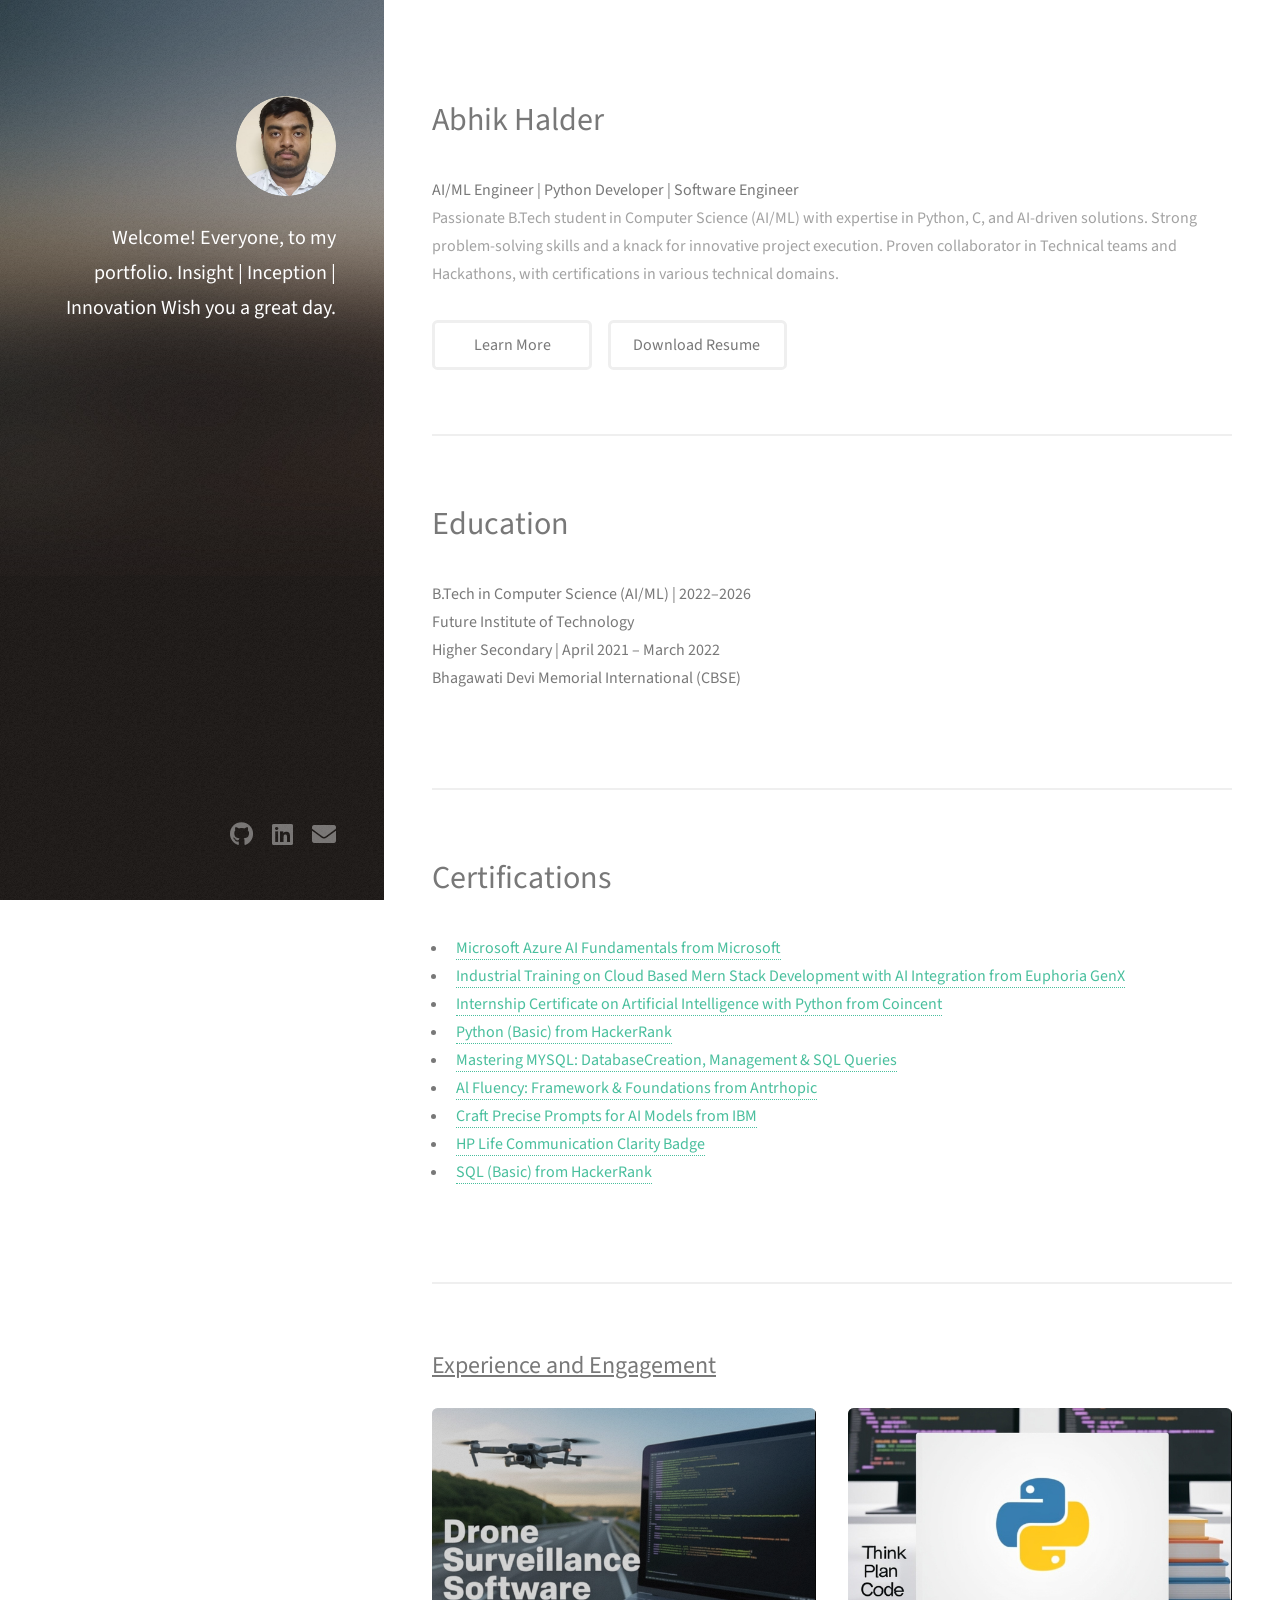
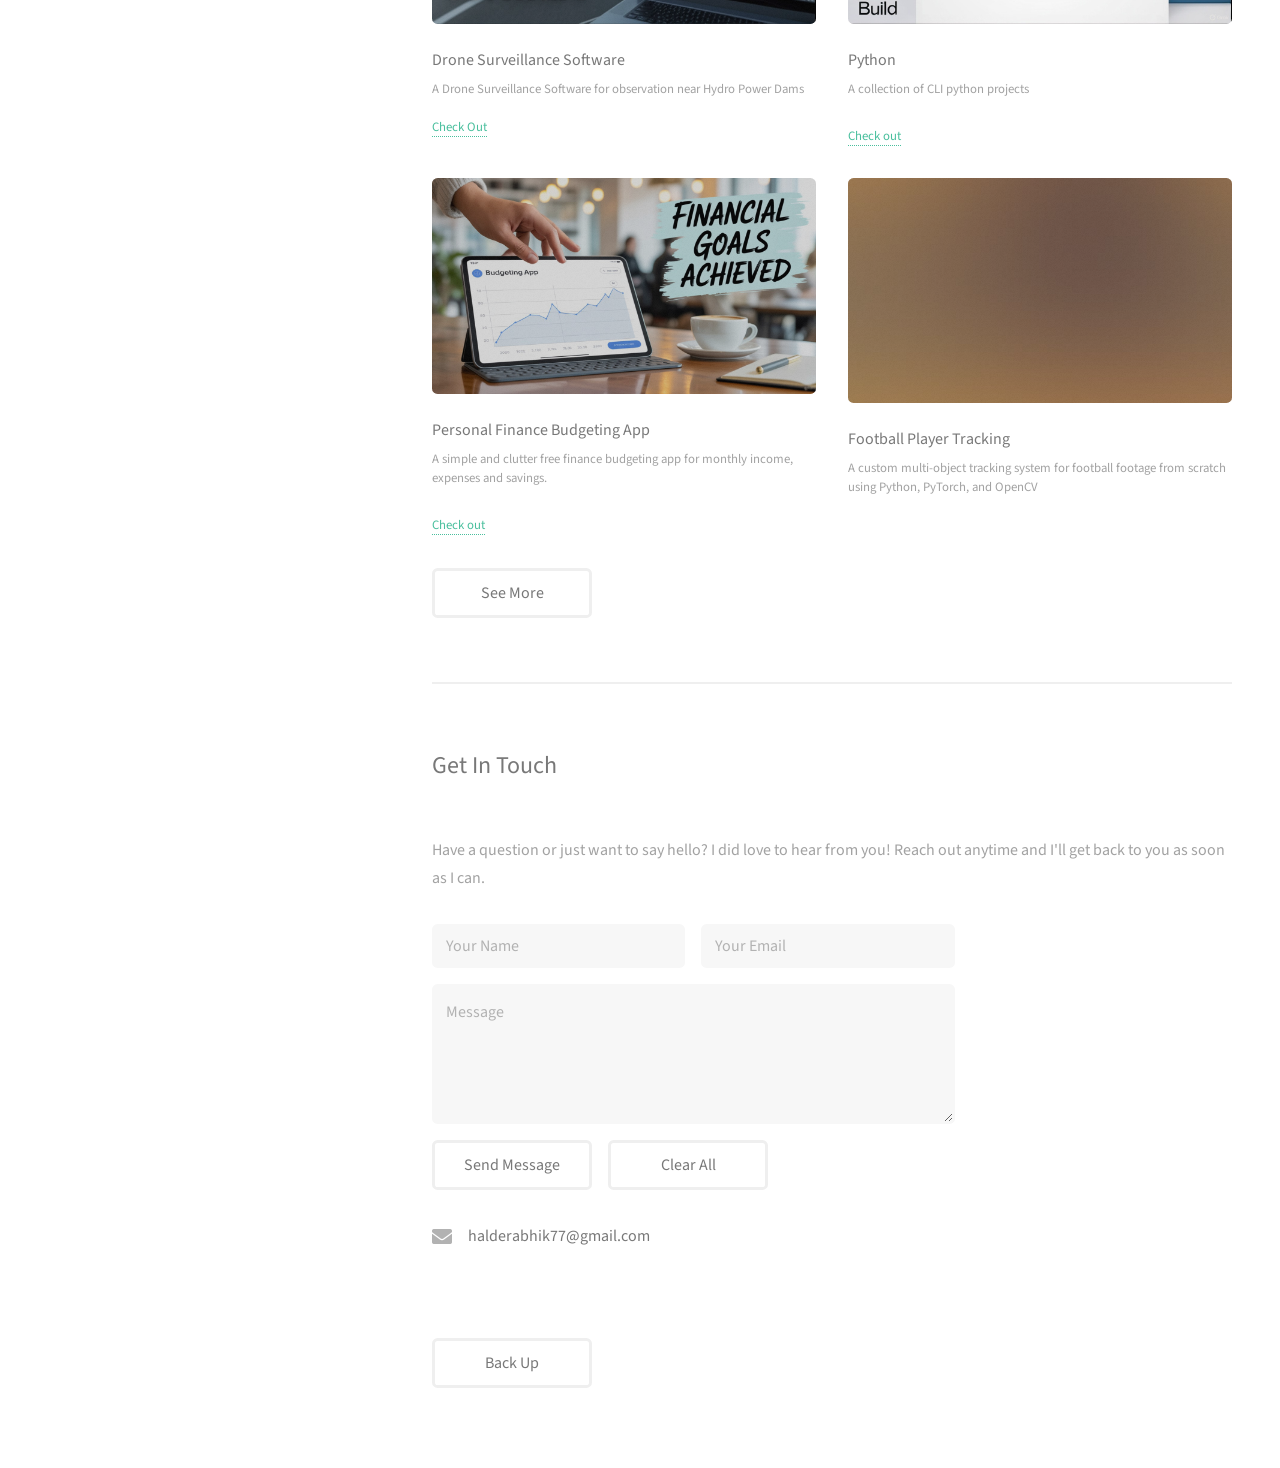
==== commit ecb3dab7: "Update index.html" ====
--- a/index.html
+++ b/index.html
@@ -103,12 +103,13 @@
 								<p>A simple and clutter free finance budgeting app for monthly income, expenses and savings.</p><br>
 								<p><a href="https://github.com/abyy05/Budget_app">Check out</a></p>
 							</article>
+							
+							<article class="col-6 col-12-xsmall work-item">
+								<a href="https://youtu.be/9aMRVLnlj4E?si=M0r1VxIJbXvDM3G-" class="image fit thumb"><img src="images/thumbs/04.jpg" alt="" /></a>
+								<h3>Football Player Tracking</h3>
+								<p>A custom multi-object tracking system for football footage from scratch using Python, PyTorch, and OpenCV</p>
+							</article>
 							<!--
-							<article class="col-6 col-12-xsmall work-item">
-								<a href="images/fulls/04.jpg" class="image fit thumb"><img src="images/thumbs/04.jpg" alt="" /></a>
-								<h3>Quam neque phasellus</h3>
-								<p>Lorem ipsum dolor sit amet nisl sed nullam feugiat.</p>
-							</article>
 							<article class="col-6 col-12-xsmall work-item">
 								<a href="images/fulls/05.jpg" class="image fit thumb"><img src="images/thumbs/05.jpg" alt="" /></a>
 								<h3>Python</h3>
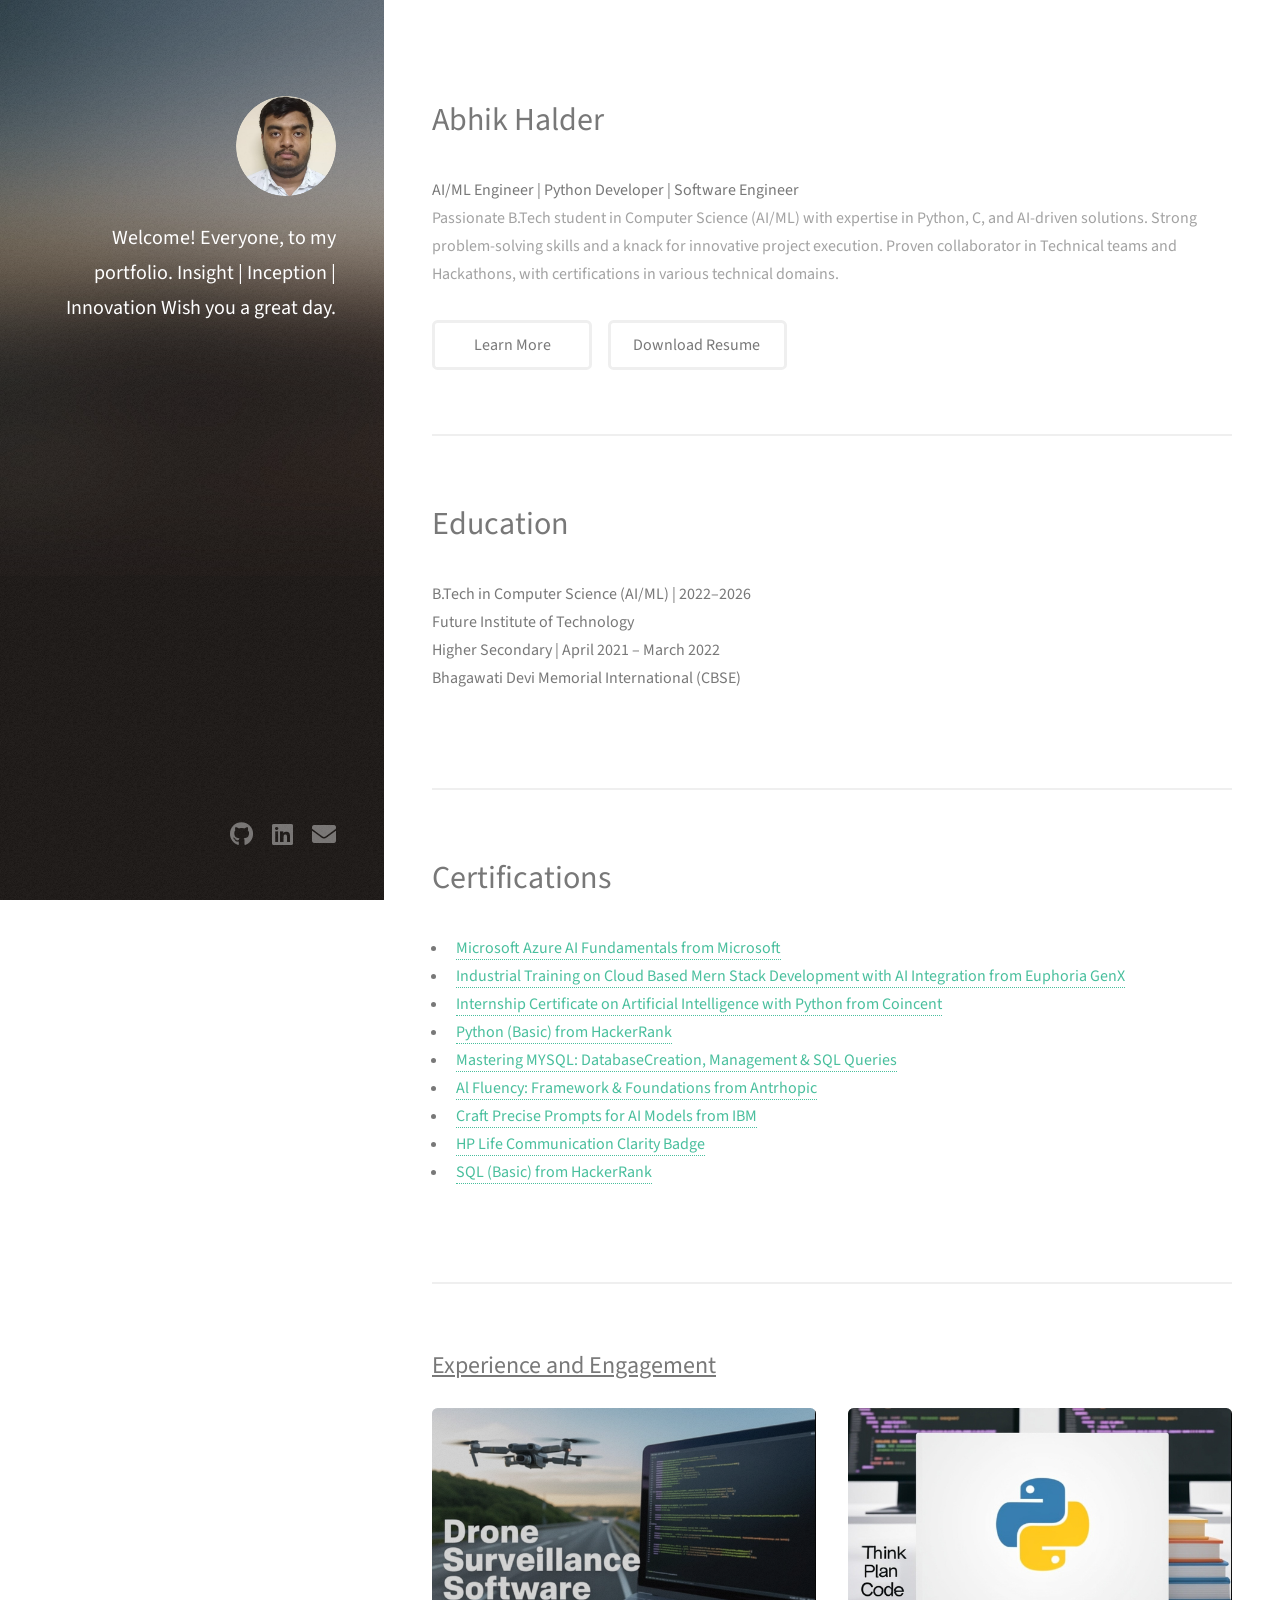
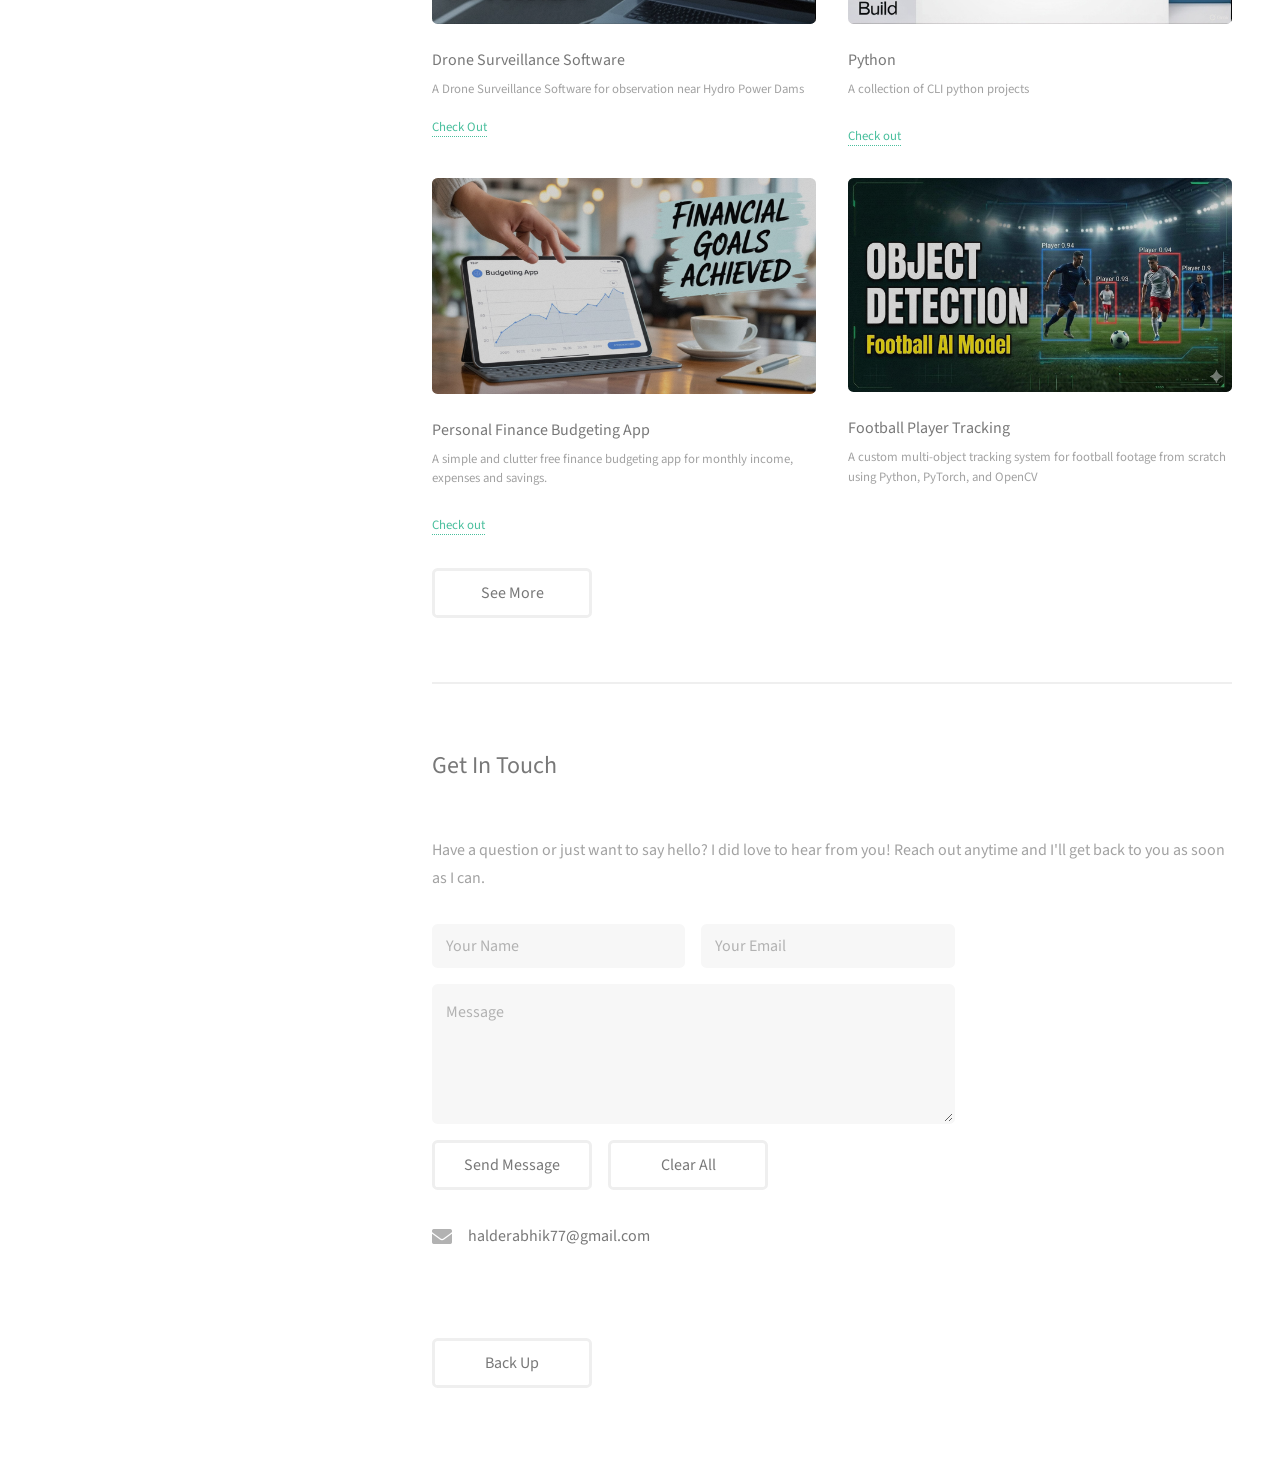
==== commit 6b731d5e: "Update index.html" ====
--- a/index.html
+++ b/index.html
@@ -105,7 +105,7 @@
 							</article>
 							
 							<article class="col-6 col-12-xsmall work-item">
-								<a href="https://youtu.be/9aMRVLnlj4E?si=M0r1VxIJbXvDM3G-" class="image fit thumb"><img src="images/thumbs/04.jpg" alt="" /></a>
+								<a href="https://youtu.be/9aMRVLnlj4E?si=M0r1VxIJbXvDM3G-" class="image fit thumb"><img src="images/thumbs/10.jpg" alt="" /></a>
 								<h3>Football Player Tracking</h3>
 								<p>A custom multi-object tracking system for football footage from scratch using Python, PyTorch, and OpenCV</p>
 							</article>
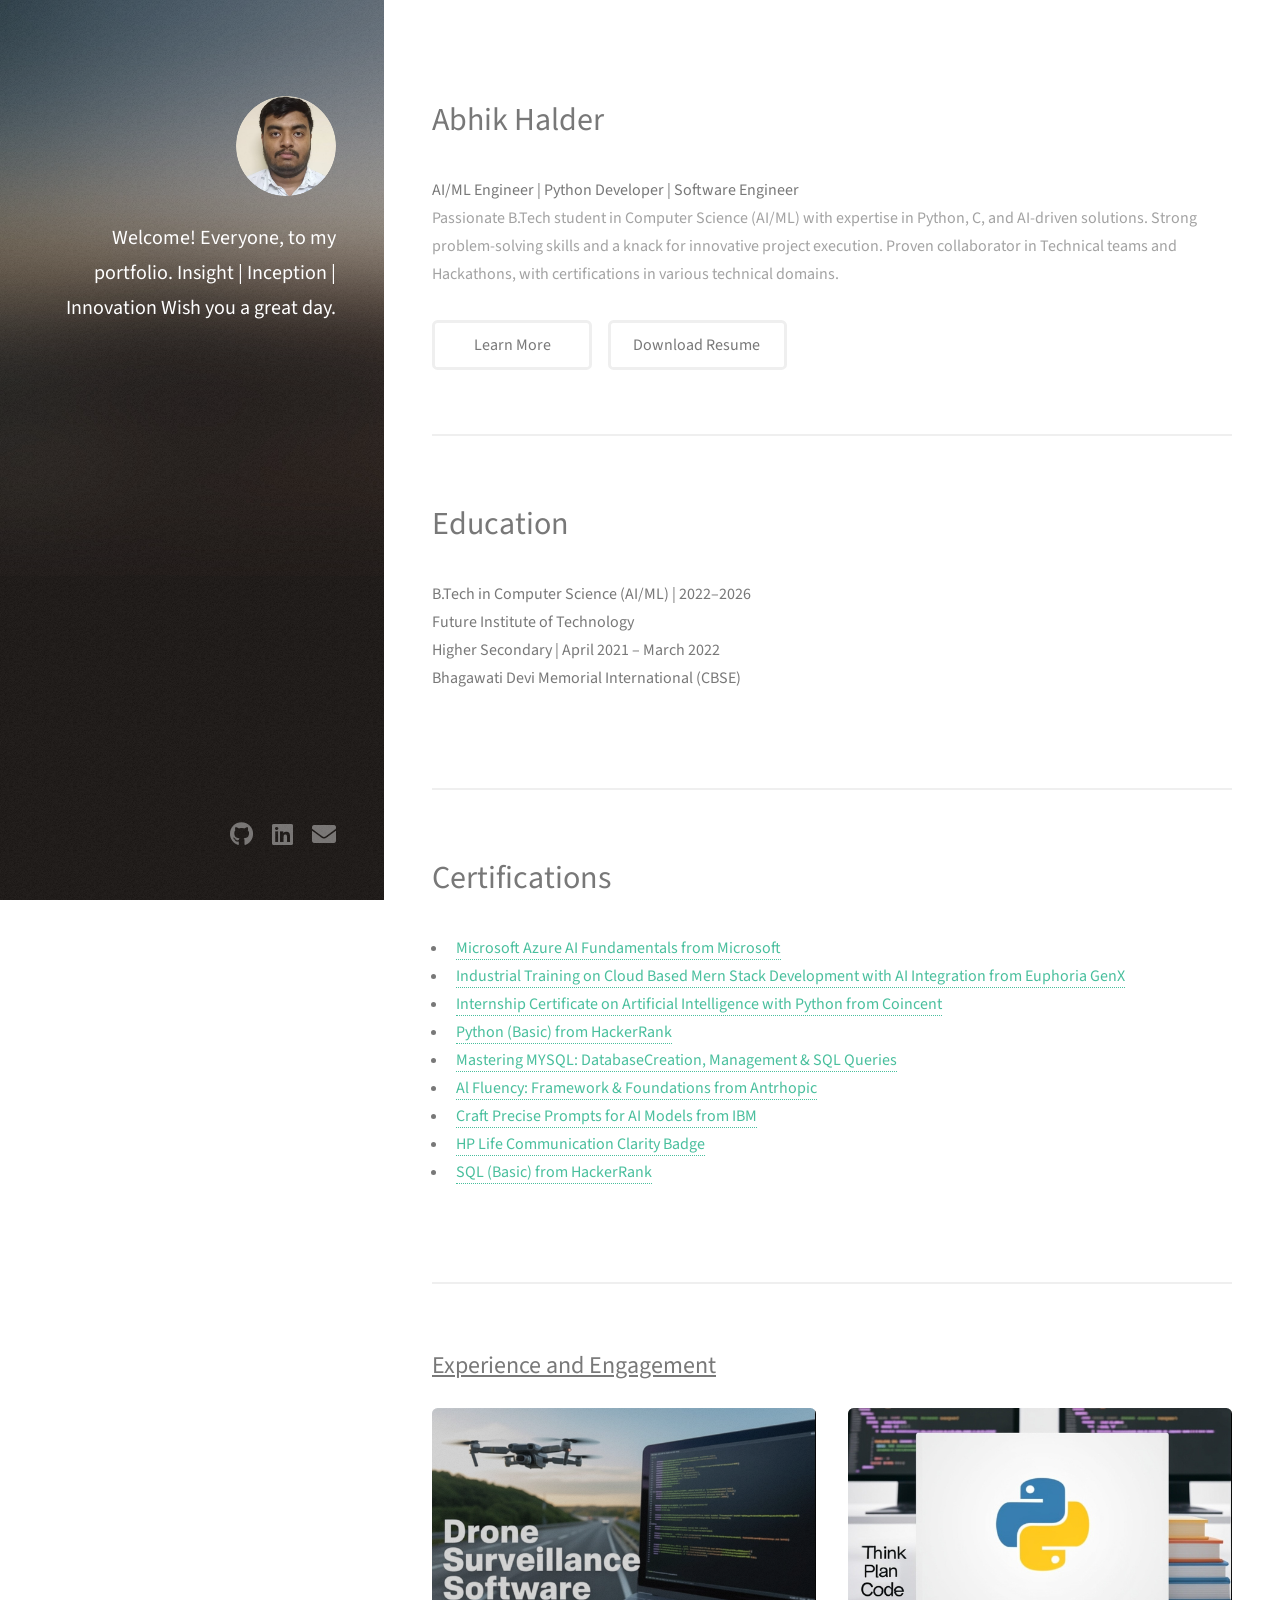
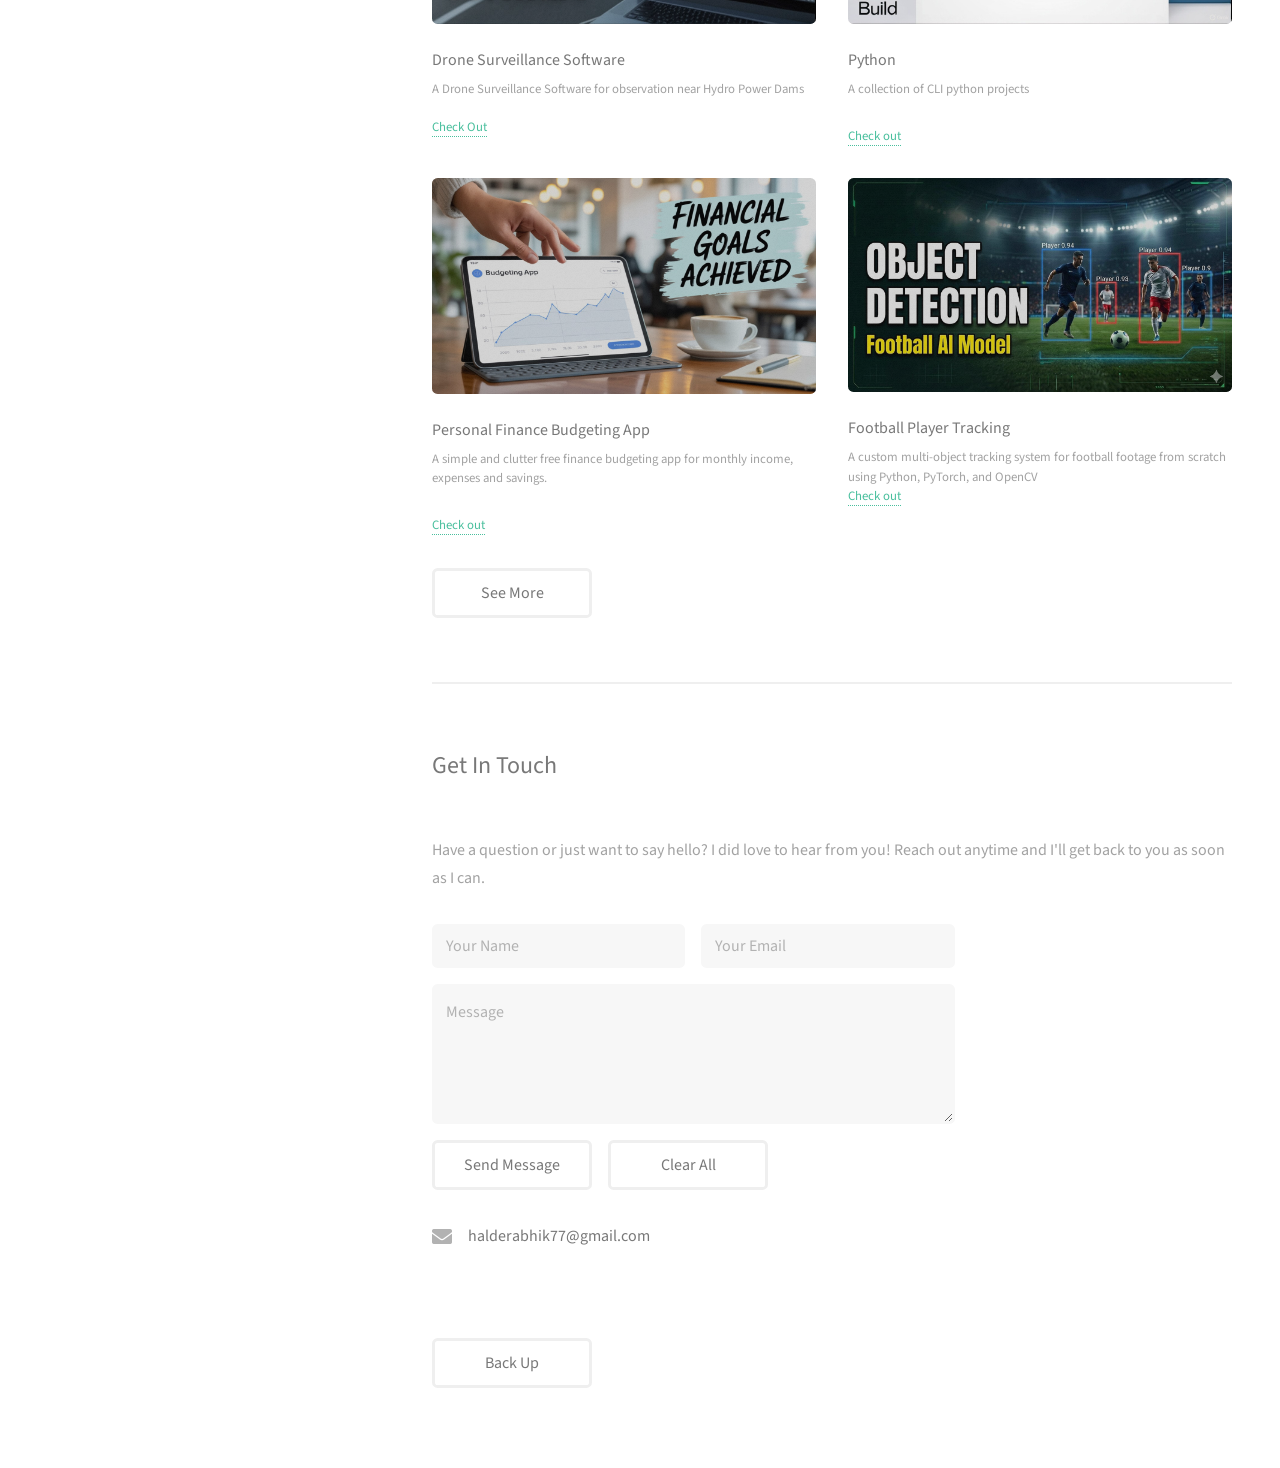
==== commit f61fa33e: "Update index.html" ====
--- a/index.html
+++ b/index.html
@@ -108,6 +108,7 @@
 								<a href="https://youtu.be/9aMRVLnlj4E?si=M0r1VxIJbXvDM3G-" class="image fit thumb"><img src="images/thumbs/10.jpg" alt="" /></a>
 								<h3>Football Player Tracking</h3>
 								<p>A custom multi-object tracking system for football footage from scratch using Python, PyTorch, and OpenCV</p>
+								<p><a href="https://github.com/abyy05/soccer-player-reidentification.git">Check out</a></p>
 							</article>
 							<!--
 							<article class="col-6 col-12-xsmall work-item">
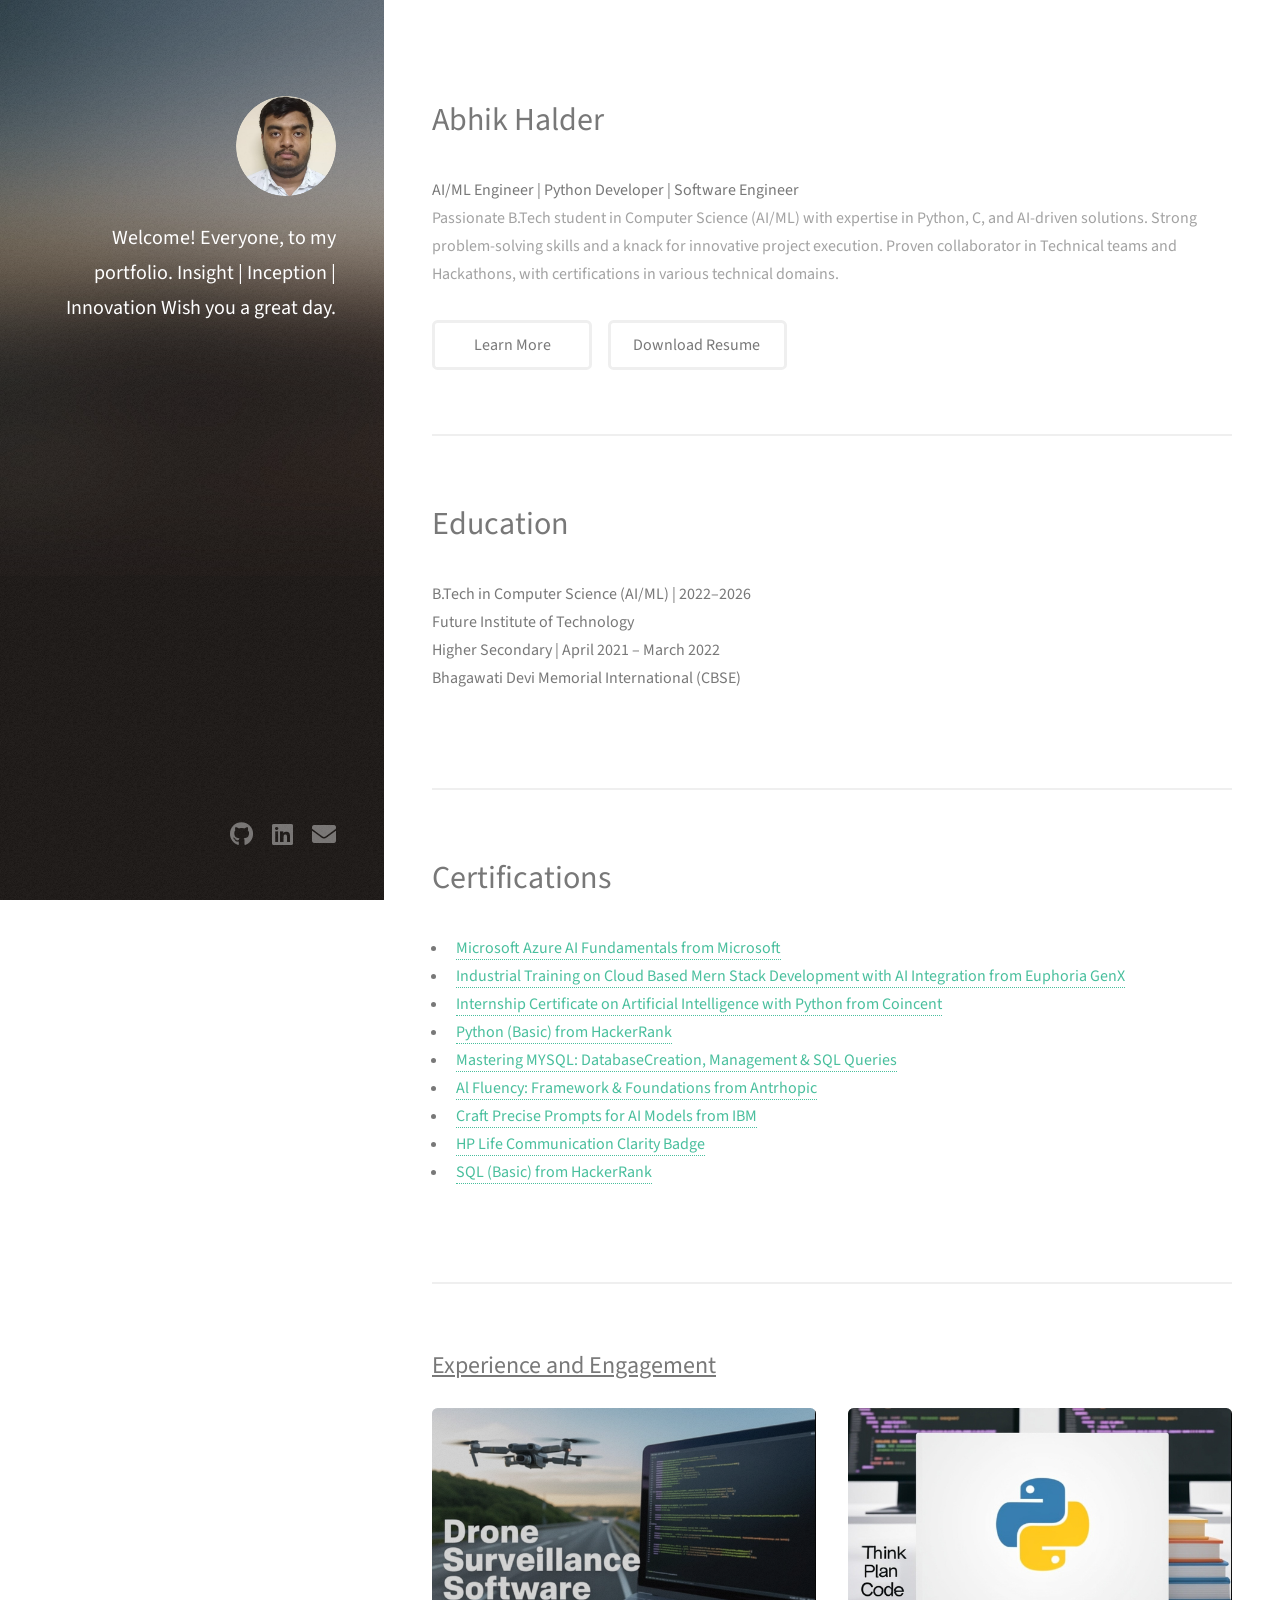
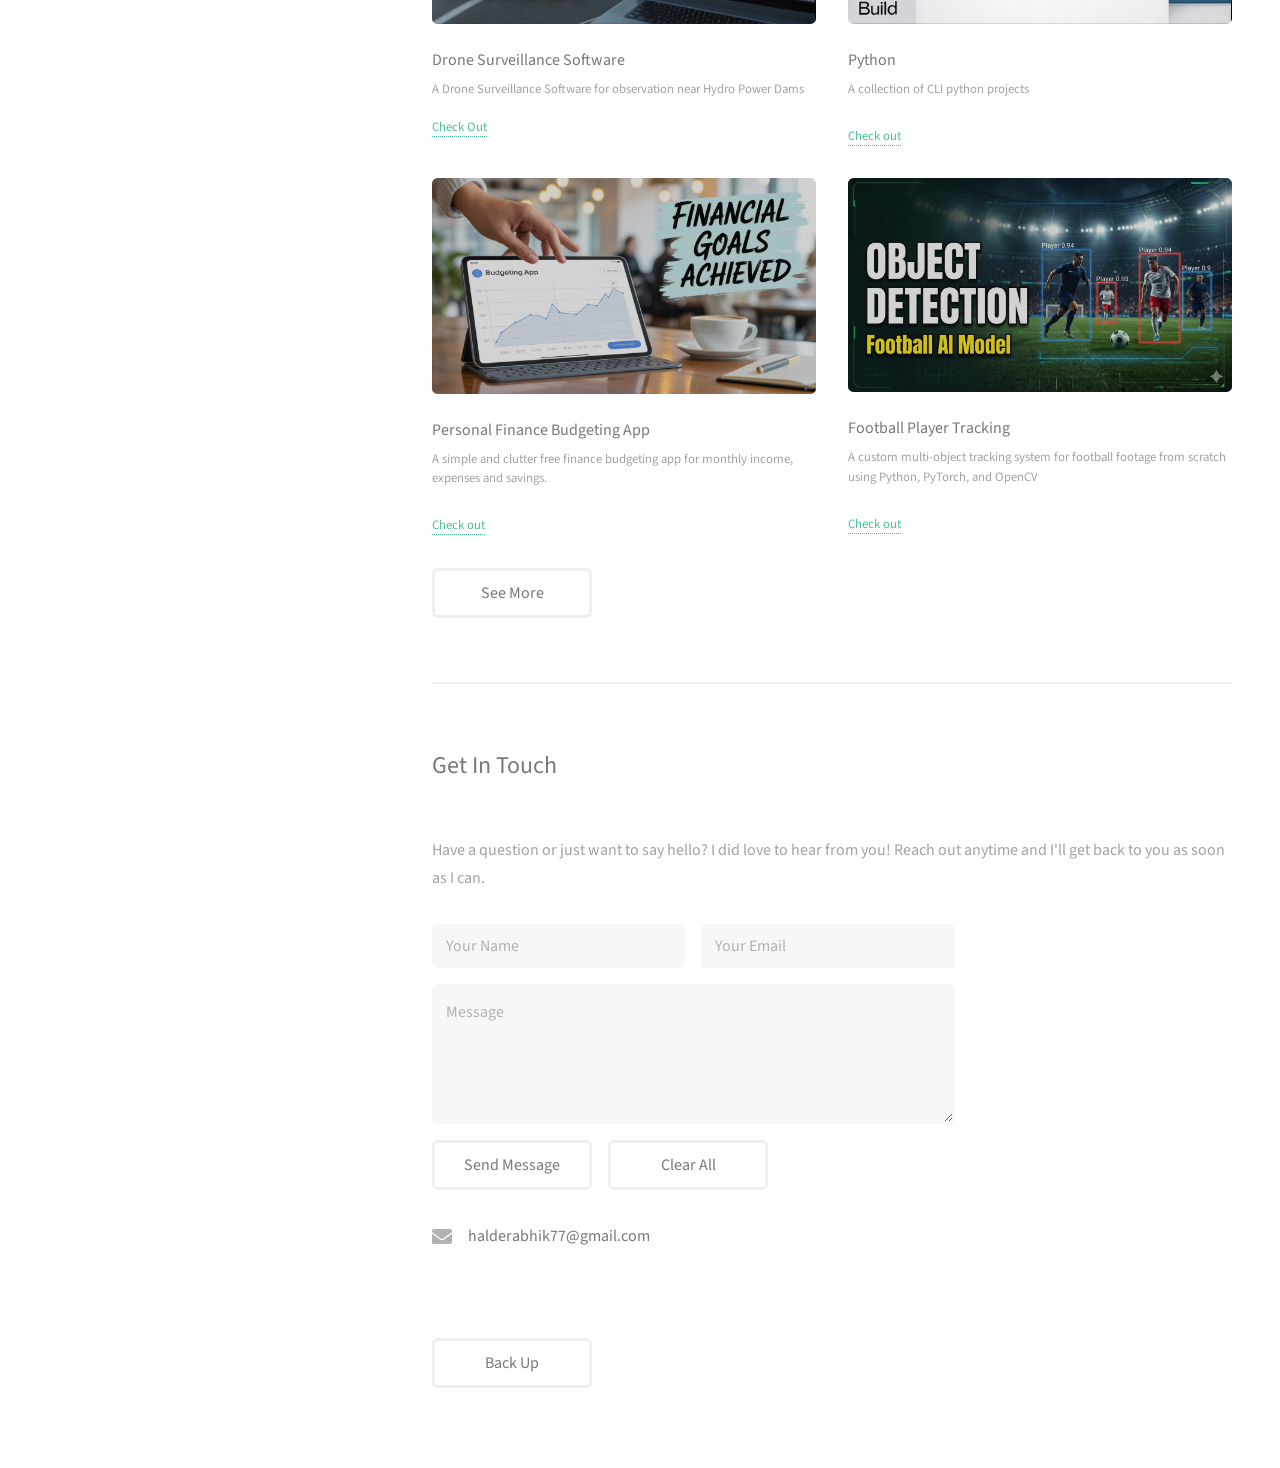
==== commit cabab251: "Update index.html" ====
--- a/index.html
+++ b/index.html
@@ -107,7 +107,7 @@
 							<article class="col-6 col-12-xsmall work-item">
 								<a href="https://youtu.be/9aMRVLnlj4E?si=M0r1VxIJbXvDM3G-" class="image fit thumb"><img src="images/thumbs/10.jpg" alt="" /></a>
 								<h3>Football Player Tracking</h3>
-								<p>A custom multi-object tracking system for football footage from scratch using Python, PyTorch, and OpenCV</p>
+								<p>A custom multi-object tracking system for football footage from scratch using Python, PyTorch, and OpenCV</p><br>
 								<p><a href="https://github.com/abyy05/soccer-player-reidentification.git">Check out</a></p>
 							</article>
 							<!--
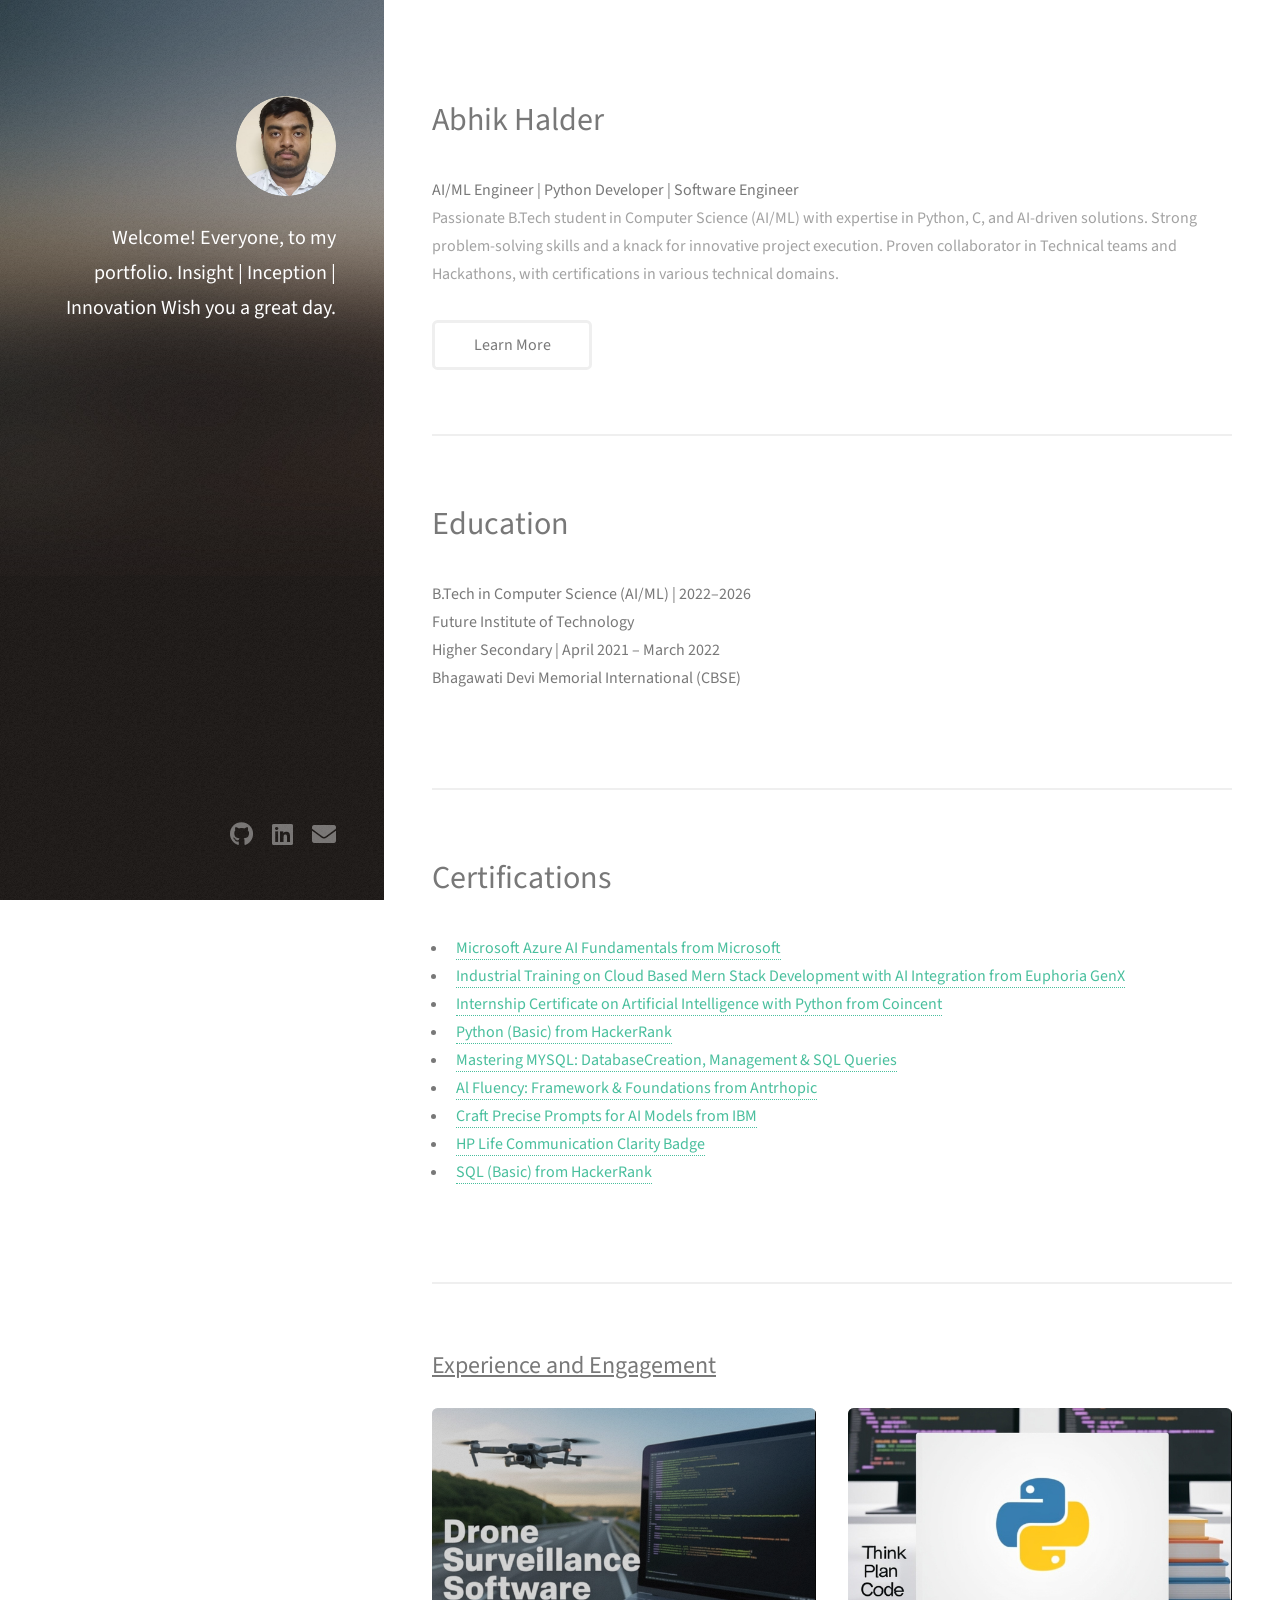
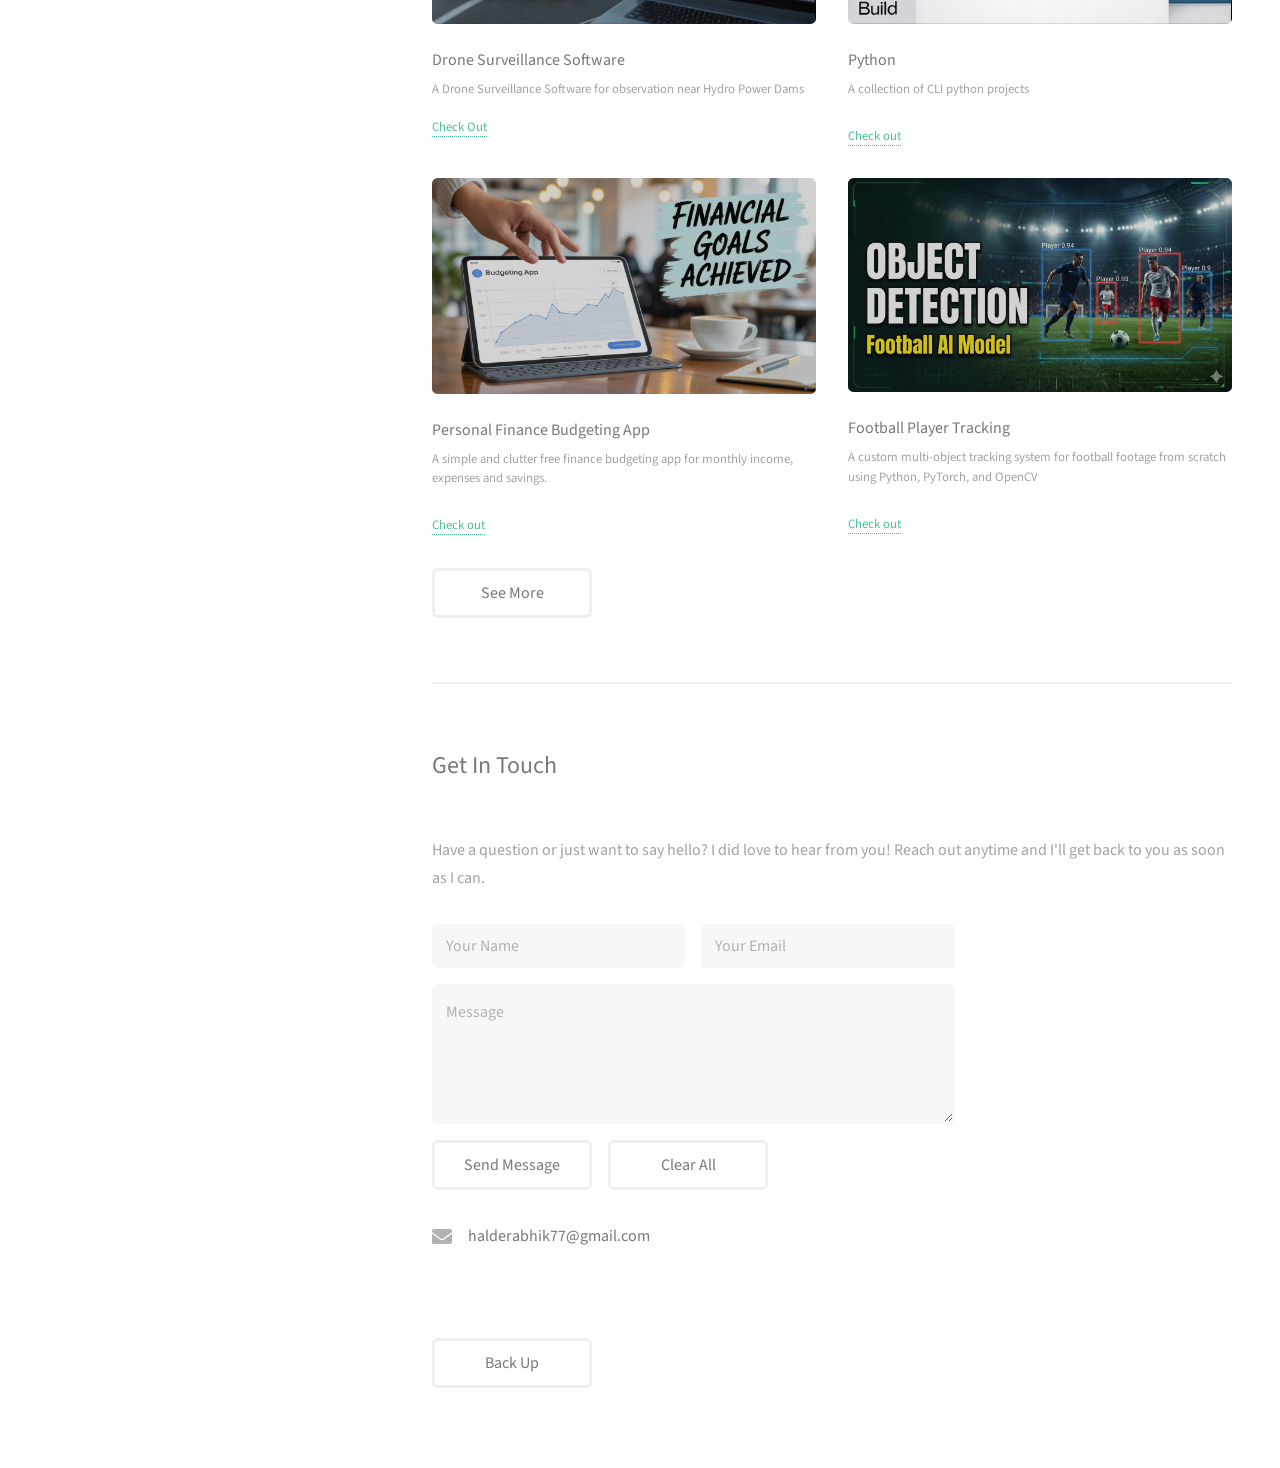
==== commit 23b49208: "Update index.html removed the download resume option for security reasons" ====
--- a/index.html
+++ b/index.html
@@ -31,7 +31,7 @@
 						Passionate B.Tech student in Computer Science (AI/ML) with expertise in Python, C, and AI-driven solutions. Strong problem-solving skills and a knack for innovative project execution. Proven collaborator in Technical teams and Hackathons, with certifications in various technical domains.</p>
 						<ul class="actions">
 							<li><a href="https://www.linkedin.com/in/abhik-halder-1347852a8/" class="button">Learn More</a></li>
-							<li><a href="https://drive.google.com/file/d/1QiD8IiRqMt9LRXHHOZMXnWHWTObZVmUZ/view?usp=sharing" class="button icon solid ">Download Resume</a></li>
+							
 						</ul>
 					</section>
 
@@ -105,7 +105,7 @@
 							</article>
 							
 							<article class="col-6 col-12-xsmall work-item">
-								<a href="https://youtu.be/9aMRVLnlj4E?si=M0r1VxIJbXvDM3G-" class="image fit thumb"><img src="images/thumbs/10.jpg" alt="" /></a>
+								<a href="https://youtu.be/9aMRVLnlj4E" class="image fit thumb"><img src="images/thumbs/10.jpg" alt="" /></a>
 								<h3>Football Player Tracking</h3>
 								<p>A custom multi-object tracking system for football footage from scratch using Python, PyTorch, and OpenCV</p><br>
 								<p><a href="https://github.com/abyy05/soccer-player-reidentification.git">Check out</a></p>
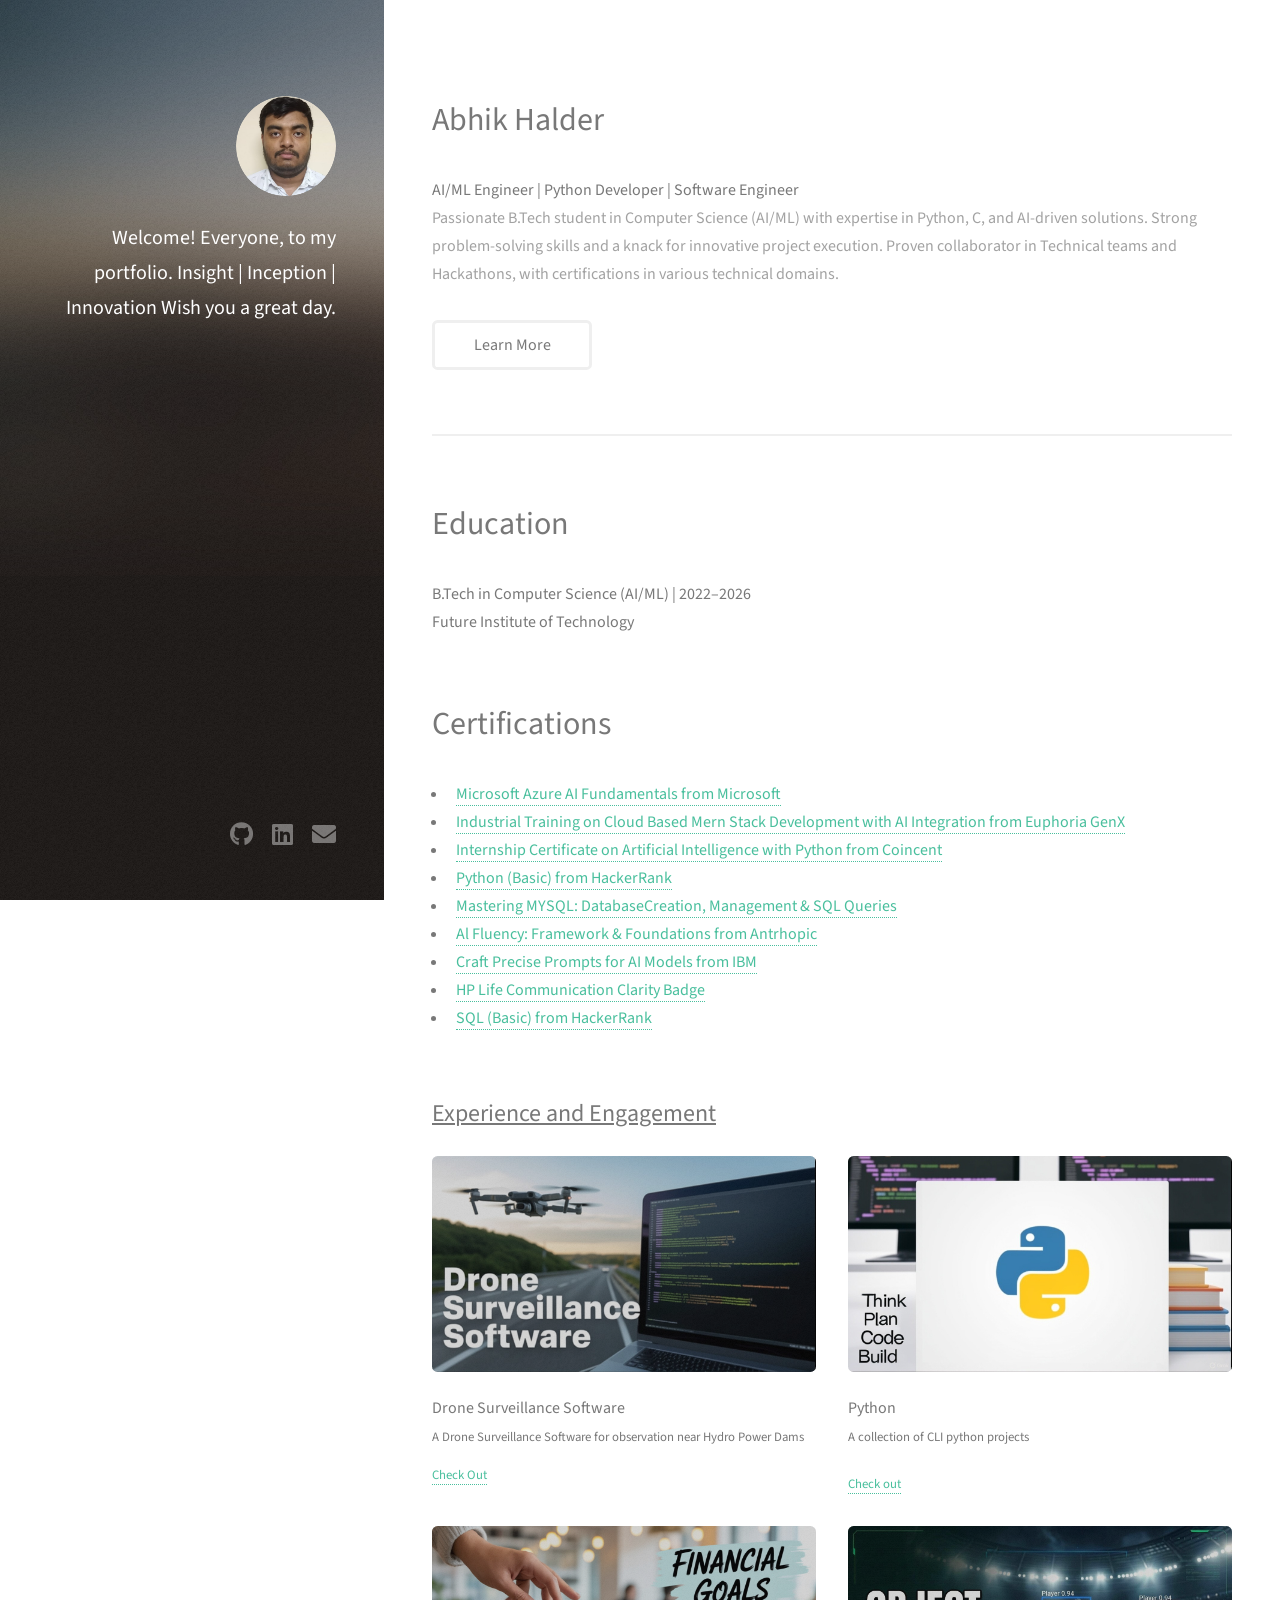
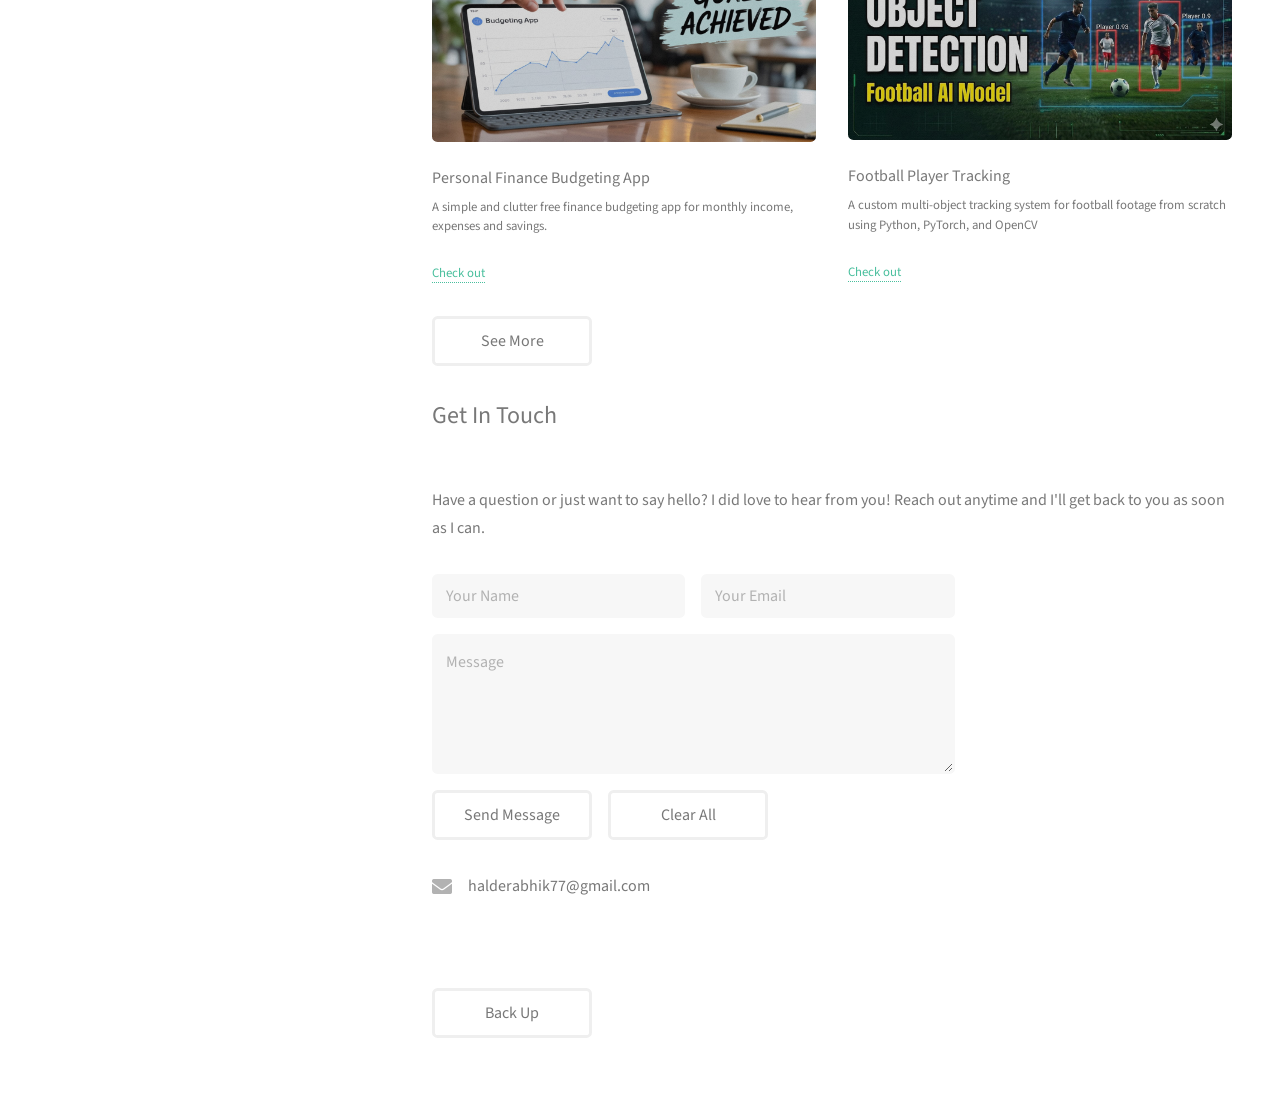
==== commit 23c477f6: "Update index.html removed education" ====
--- a/index.html
+++ b/index.html
@@ -42,8 +42,7 @@
 						</header>
 						<p><b>B.Tech in Computer Science (AI/ML) | 2022–2026 </br>
 						 Future Institute of Technology
-						</br>Higher Secondary | April 2021 – March 2022</br>
-						Bhagawati Devi Memorial International (CBSE)</b></p>
+	
 						<ul class="actions">
 						</ul>
 					</section>
